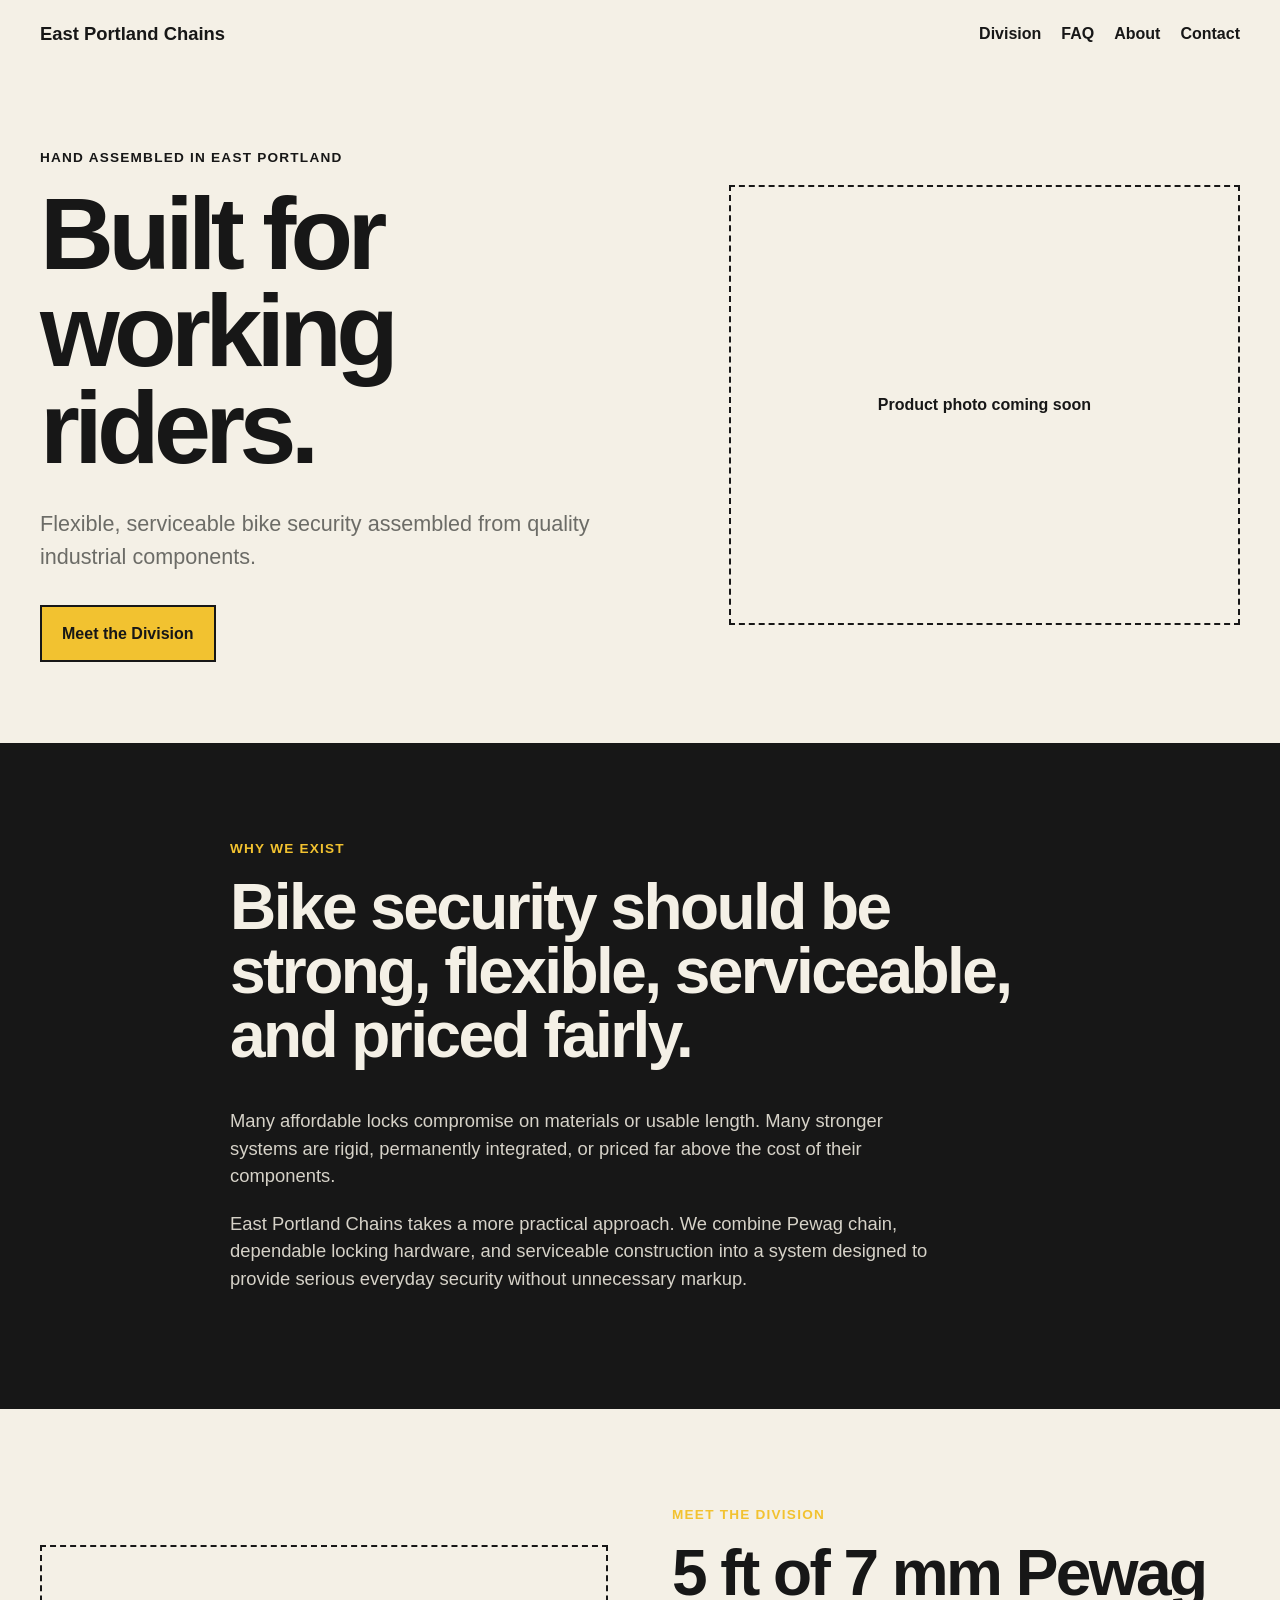
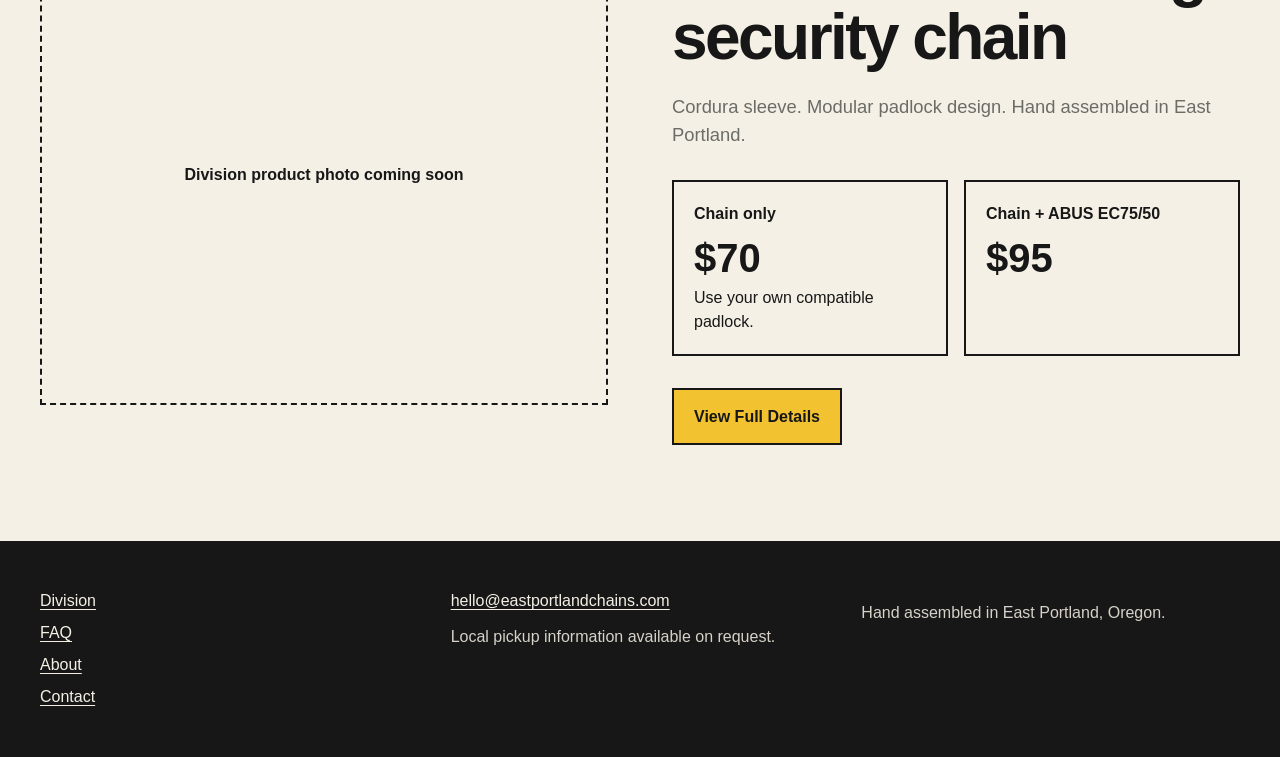
==== index.html @ 3ac1e840 "Build homepage structure and styling" ====
<!DOCTYPE html>
<html lang="en">
<head>
  <meta charset="UTF-8">
  <meta name="viewport" content="width=device-width, initial-scale=1.0">

  <title>East Portland Chains</title>

  <link rel="stylesheet" href="assets/css/styles.css">
</head>

<body>
  <header class="site-header">
    <a class="site-logo" href="index.html">
      East Portland Chains
    </a>

    <nav class="site-nav" aria-label="Primary navigation">
      <a href="division.html">Division</a>
      <a href="faq.html">FAQ</a>
      <a href="about.html">About</a>
      <a href="contact.html">Contact</a>
    </nav>
  </header>

  <main>
    <section class="hero">
      <div class="hero-copy">
        <p class="eyebrow">Hand assembled in East Portland</p>

        <h1>Built for working riders.</h1>

        <p>
          Flexible, serviceable bike security assembled from quality industrial
          components.
        </p>

        <a class="button" href="#division-preview">Meet the Division</a>
      </div>

      <div class="hero-image" aria-hidden="true">
        Product photo coming soon
      </div>
    </section>
    <section class="why-we-exist">
  <div class="section-inner">
    <p class="section-label">Why We Exist</p>

    <h2>
      Bike security should be strong, flexible, serviceable, and priced fairly.
    </h2>

    <p>
      Many affordable locks compromise on materials or usable length. Many
      stronger systems are rigid, permanently integrated, or priced far above
      the cost of their components.
    </p>

    <p>
      East Portland Chains takes a more practical approach. We combine Pewag
      chain, dependable locking hardware, and serviceable construction into a
      system designed to provide serious everyday security without unnecessary
      markup.
    </p>
  </div>
</section>
<section class="division-preview" id="division-preview">
  <div class="division-preview-inner">
    <div class="division-preview-image" aria-hidden="true">
      Division product photo coming soon
    </div>

    <div class="division-preview-copy">
      <p class="section-label">Meet the Division</p>

      <h2>5 ft of 7 mm Pewag security chain</h2>

      <p>
        Cordura sleeve. Modular padlock design. Hand assembled in East Portland.
      </p>

      <div class="division-pricing">
        <div class="price-option">
          <h3>Chain only</h3>
          <p class="price">$70</p>
          <p>Use your own compatible padlock.</p>
        </div>

        <div class="price-option">
          <h3>Chain + ABUS EC75/50</h3>
          <p class="price">$95</p>
        </div>
      </div>

      <a class="button" href="division.html">View Full Details</a>
    </div>
  </div>
</section>
  </main>
<footer class="site-footer">
  <div class="site-footer-inner">
    <nav aria-label="Footer navigation">
      <a href="division.html">Division</a>
      <a href="faq.html">FAQ</a>
      <a href="about.html">About</a>
      <a href="contact.html">Contact</a>
    </nav>

    <div class="site-footer-contact">
      <a href="mailto:hello@eastportlandchains.com">
        hello@eastportlandchains.com
      </a>

      <p>Local pickup information available on request.</p>
    </div>

    <p class="site-footer-local">
      Hand assembled in East Portland, Oregon.
    </p>
  </div>
</footer>
  <script src="assets/js/main.js"></script>
</body>
</html>
---- assets/css/styles.css ----
:root {
  --black: #171717;
  --off-white: #f4f0e6;
  --yellow: #f2c230;
  --gray: #6c6c67;
  --max-width: 1200px;
}

* {
  box-sizing: border-box;
}

html {
  scroll-behavior: smooth;
}

body {
  margin: 0;
  background: var(--off-white);
  color: var(--black);
  font-family: Arial, Helvetica, sans-serif;
  line-height: 1.5;
}

a {
  color: inherit;
}

.site-header {
  display: flex;
  align-items: center;
  justify-content: space-between;
  gap: 2rem;
  width: min(100% - 2rem, var(--max-width));
  margin: 0 auto;
  padding: 1.25rem 0;
}

.site-logo {
  font-size: 1.15rem;
  font-weight: 700;
  text-decoration: none;
}

.site-nav {
  display: flex;
  flex-wrap: wrap;
  gap: 1.25rem;
}

.site-nav a {
  font-weight: 600;
  text-decoration: none;
}

.site-nav a:hover,
.site-nav a:focus-visible {
  text-decoration: underline;
  text-underline-offset: 0.25rem;
}

.hero {
  display: grid;
  grid-template-columns: minmax(0, 1.1fr) minmax(280px, 0.9fr);
  align-items: center;
  gap: 4rem;
  width: min(100% - 2rem, var(--max-width));
  min-height: 75vh;
  margin: 0 auto;
  padding: 5rem 0;
}

.hero-copy {
  max-width: 650px;
}

.eyebrow {
  margin: 0 0 1rem;
  font-size: 0.85rem;
  font-weight: 700;
  letter-spacing: 0.09em;
  text-transform: uppercase;
}

.hero h1 {
  max-width: 700px;
  margin: 0;
  font-size: clamp(3rem, 8vw, 6.5rem);
  line-height: 0.95;
  letter-spacing: -0.055em;
}

.hero-copy > p:not(.eyebrow) {
  max-width: 580px;
  margin: 2rem 0;
  font-size: clamp(1.1rem, 2vw, 1.35rem);
  color: var(--gray);
}

.button {
  display: inline-block;
  padding: 0.9rem 1.25rem;
  background: var(--yellow);
  color: var(--black);
  border: 2px solid var(--black);
  font-weight: 700;
  text-decoration: none;
}

.button:hover,
.button:focus-visible {
  background: var(--black);
  color: var(--off-white);
}

.hero-image {
  display: grid;
  min-height: 440px;
  place-items: center;
  padding: 2rem;
  border: 2px dashed var(--black);
  font-weight: 700;
  text-align: center;
}

@media (max-width: 750px) {
  .site-header {
    align-items: flex-start;
    flex-direction: column;
  }

  .hero {
    grid-template-columns: 1fr;
    gap: 2.5rem;
    min-height: auto;
    padding: 4rem 0;
  }

  .hero-image {
    min-height: 300px;
  }
}
.why-we-exist {
  background: var(--black);
  color: var(--off-white);
}

.section-inner {
  width: min(100% - 2rem, 820px);
  margin: 0 auto;
  padding: 6rem 0;
}

.section-label {
  margin: 0 0 1rem;
  color: var(--yellow);
  font-size: 0.85rem;
  font-weight: 700;
  letter-spacing: 0.09em;
  text-transform: uppercase;
}

.why-we-exist h2 {
  margin: 0 0 2.5rem;
  font-size: clamp(2.25rem, 5vw, 4.5rem);
  line-height: 1;
  letter-spacing: -0.04em;
}

.why-we-exist p:not(.section-label) {
  max-width: 720px;
  margin: 0 0 1.25rem;
  font-size: 1.15rem;
  color: #d6d2c8;
}
.division-preview {
  background: var(--off-white);
  color: var(--black);
}

.division-preview-inner {
  display: grid;
  grid-template-columns: minmax(0, 1fr) minmax(0, 1fr);
  gap: 4rem;
  align-items: center;
  width: min(100% - 2rem, var(--max-width));
  margin: 0 auto;
  padding: 6rem 0;
}

.division-preview-image {
  display: grid;
  min-height: 460px;
  place-items: center;
  padding: 2rem;
  border: 2px dashed var(--black);
  font-weight: 700;
  text-align: center;
}

.division-preview-copy h2 {
  margin: 0 0 1.5rem;
  font-size: clamp(2.5rem, 5vw, 4.75rem);
  line-height: 1;
  letter-spacing: -0.04em;
}

.division-preview-copy > p:not(.section-label) {
  margin: 0 0 2rem;
  font-size: 1.15rem;
  color: var(--gray);
}

.division-pricing {
  display: grid;
  grid-template-columns: repeat(2, minmax(0, 1fr));
  gap: 1rem;
  margin: 0 0 2rem;
}

.price-option {
  padding: 1.25rem;
  border: 2px solid var(--black);
}

.price-option h3 {
  margin: 0 0 0.75rem;
  font-size: 1rem;
}

.price-option p {
  margin: 0;
}

.price-option .price {
  margin: 0 0 0.5rem;
  font-size: 2.5rem;
  font-weight: 700;
  line-height: 1;
}

@media (max-width: 750px) {
  .division-preview-inner {
    grid-template-columns: 1fr;
    gap: 2.5rem;
    padding: 4rem 0;
  }

  .division-preview-image {
    min-height: 300px;
  }

  .division-pricing {
    grid-template-columns: 1fr;
  }
}
.site-footer {
  background: var(--black);
  color: var(--off-white);
}

.site-footer-inner {
  display: grid;
  grid-template-columns: repeat(3, minmax(0, 1fr));
  gap: 2rem;
  width: min(100% - 2rem, var(--max-width));
  margin: 0 auto;
  padding: 3rem 0;
}

.site-footer nav {
  display: flex;
  flex-direction: column;
  align-items: flex-start;
  gap: 0.5rem;
}

.site-footer a {
  color: inherit;
  text-underline-offset: 0.2rem;
}

.site-footer-contact p,
.site-footer-local {
  margin: 0.75rem 0 0;
  color: #d6d2c8;
}

@media (max-width: 750px) {
  .site-footer-inner {
    grid-template-columns: 1fr;
  }
}
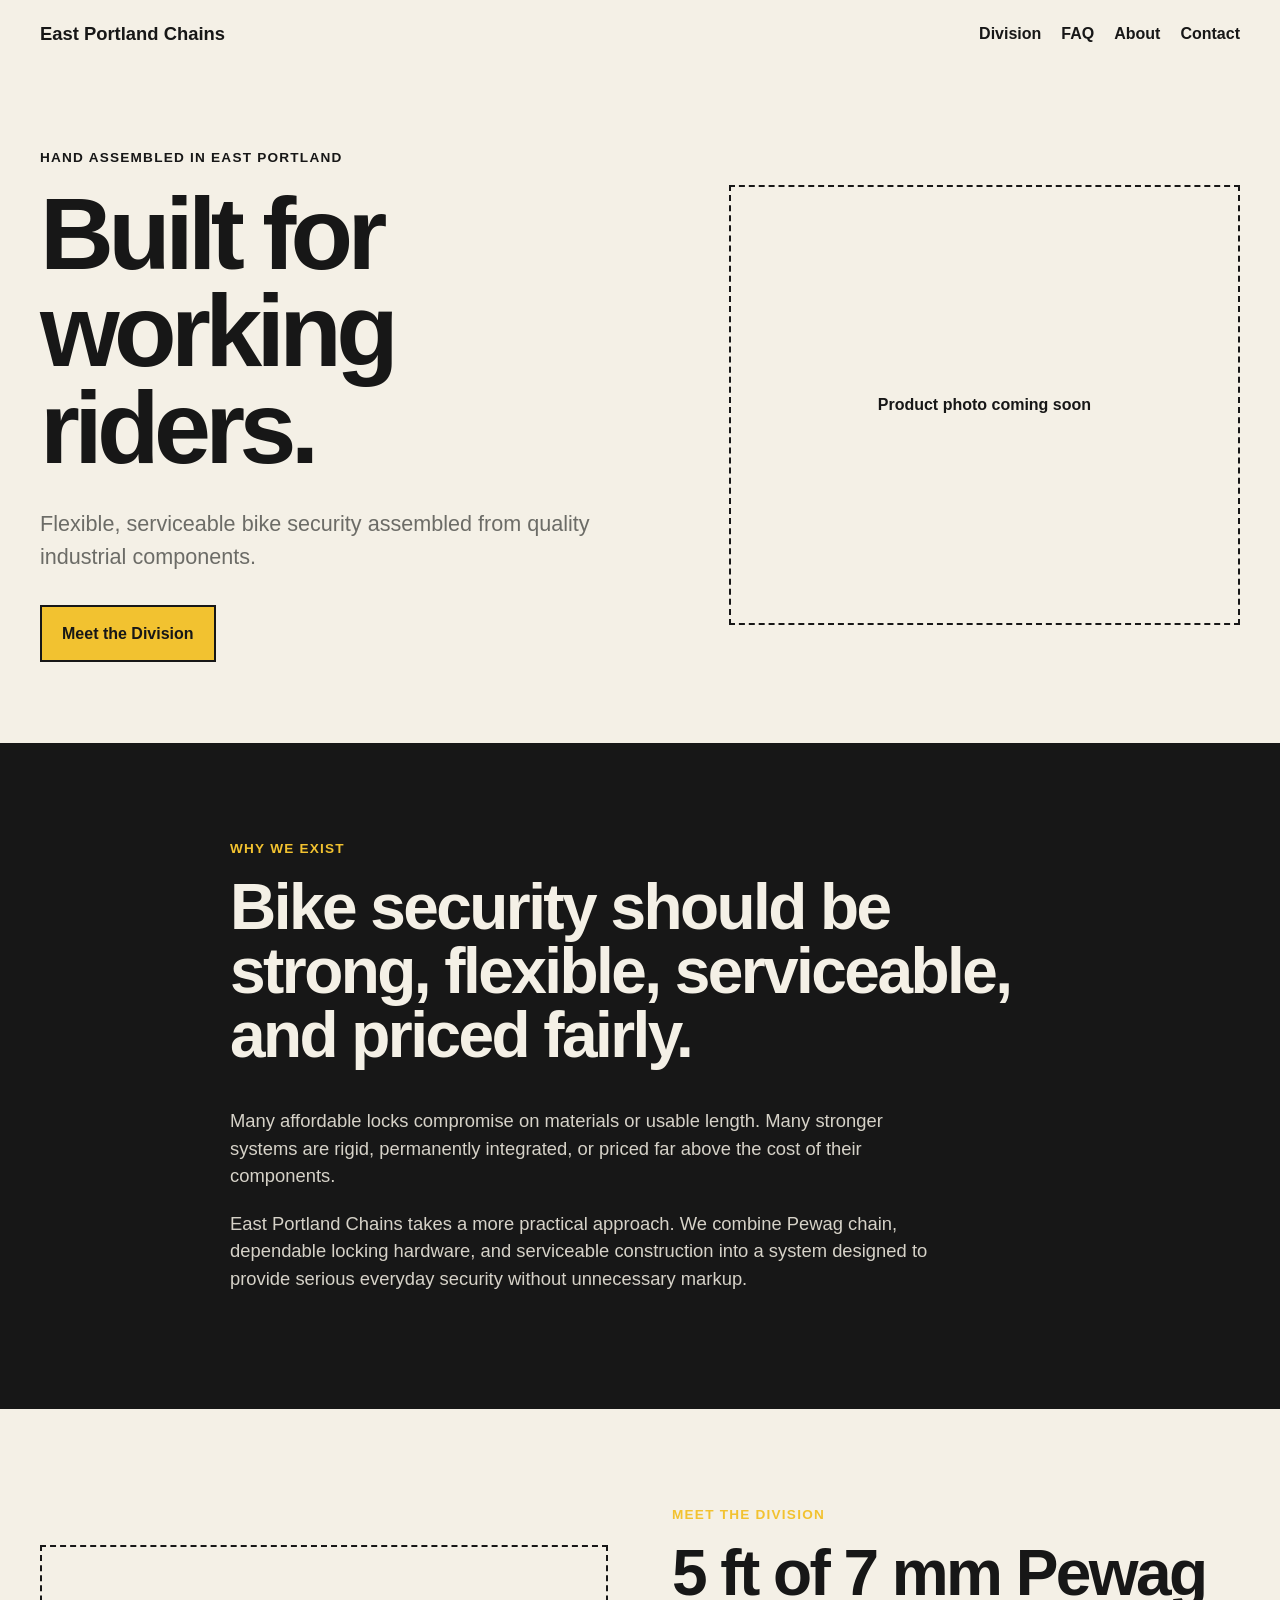
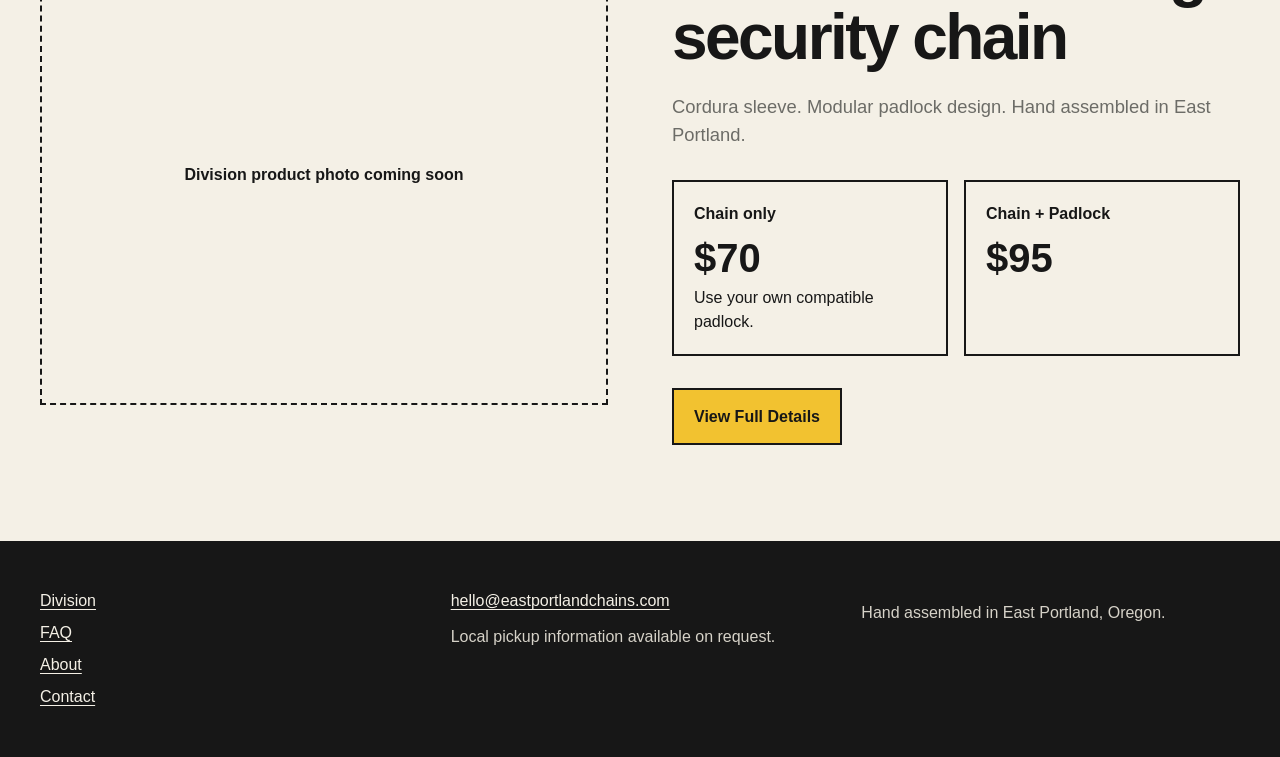
==== commit a25e450c: "Use generic padlock wording" ====
--- a/index.html
+++ b/index.html
@@ -87,7 +87,7 @@
         </div>
 
         <div class="price-option">
-          <h3>Chain + ABUS EC75/50</h3>
+          <h3>Chain + Padlock</h3>
           <p class="price">$95</p>
         </div>
       </div>
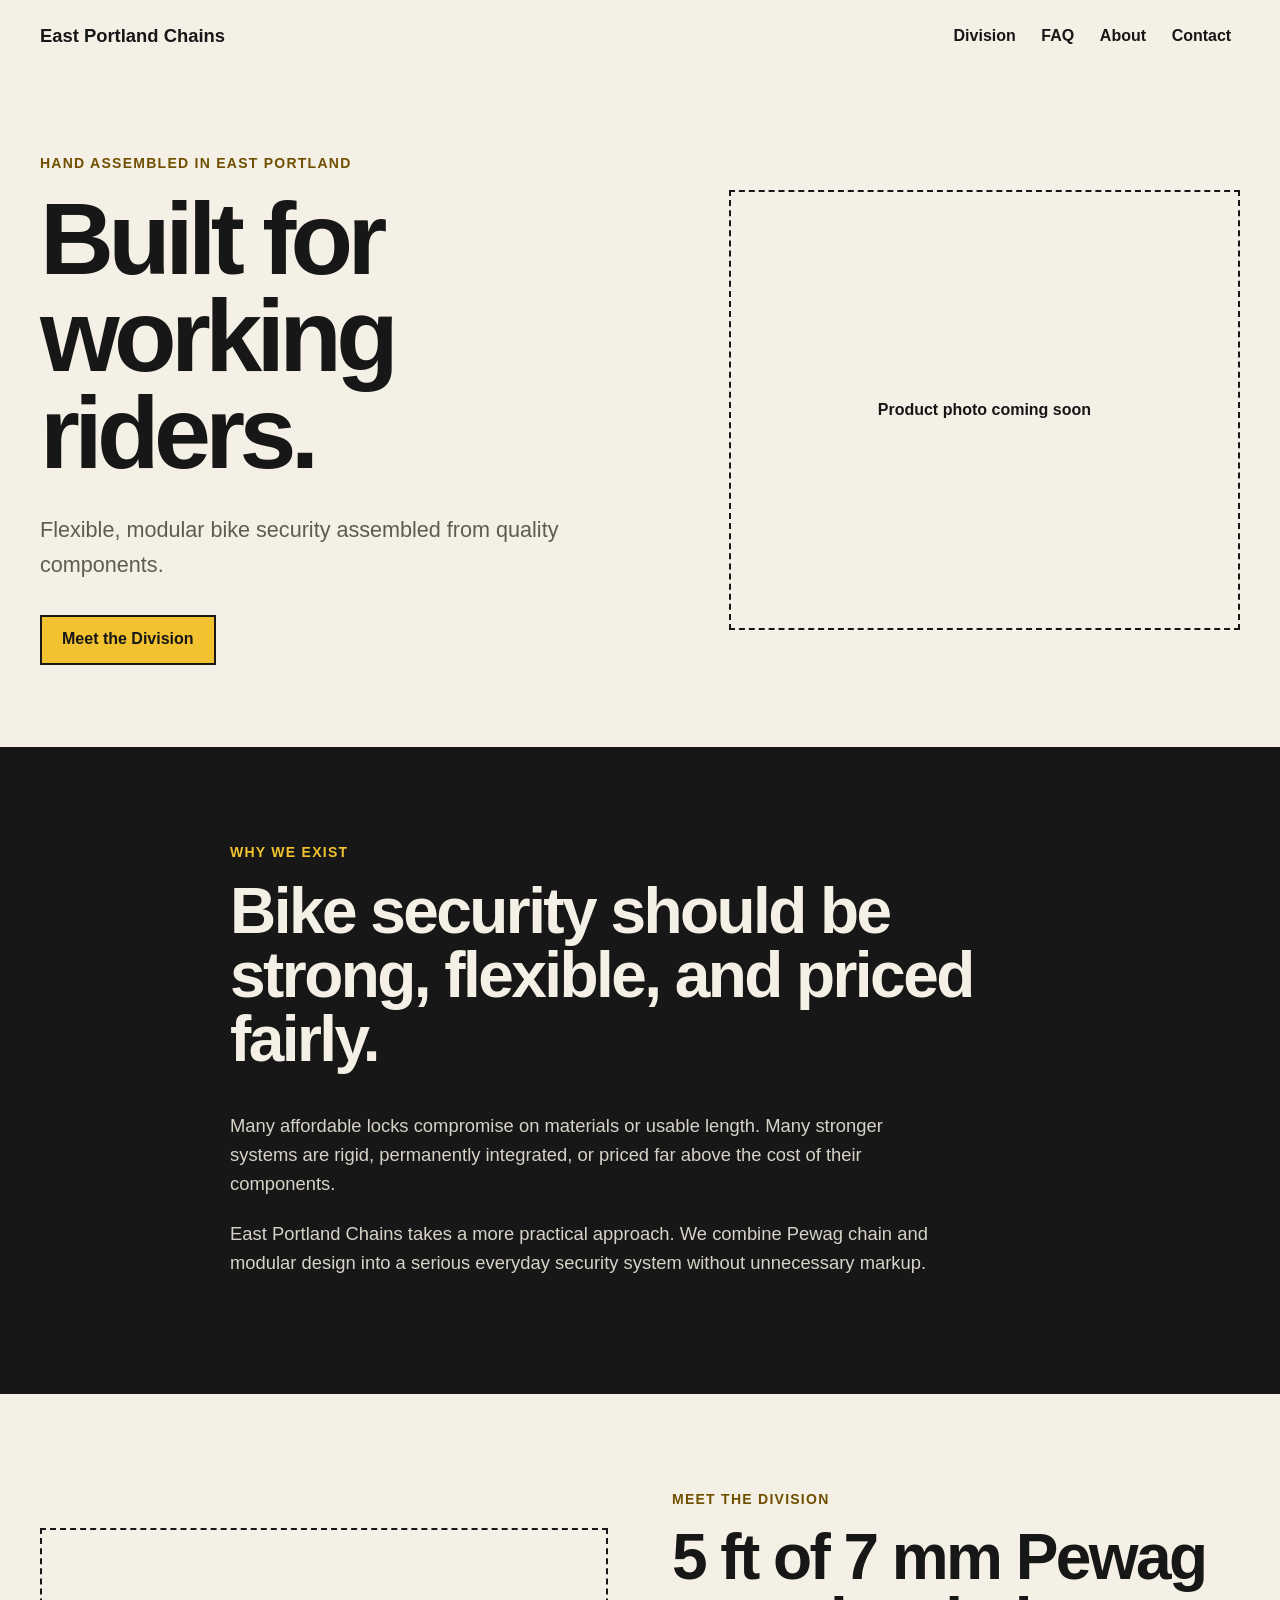
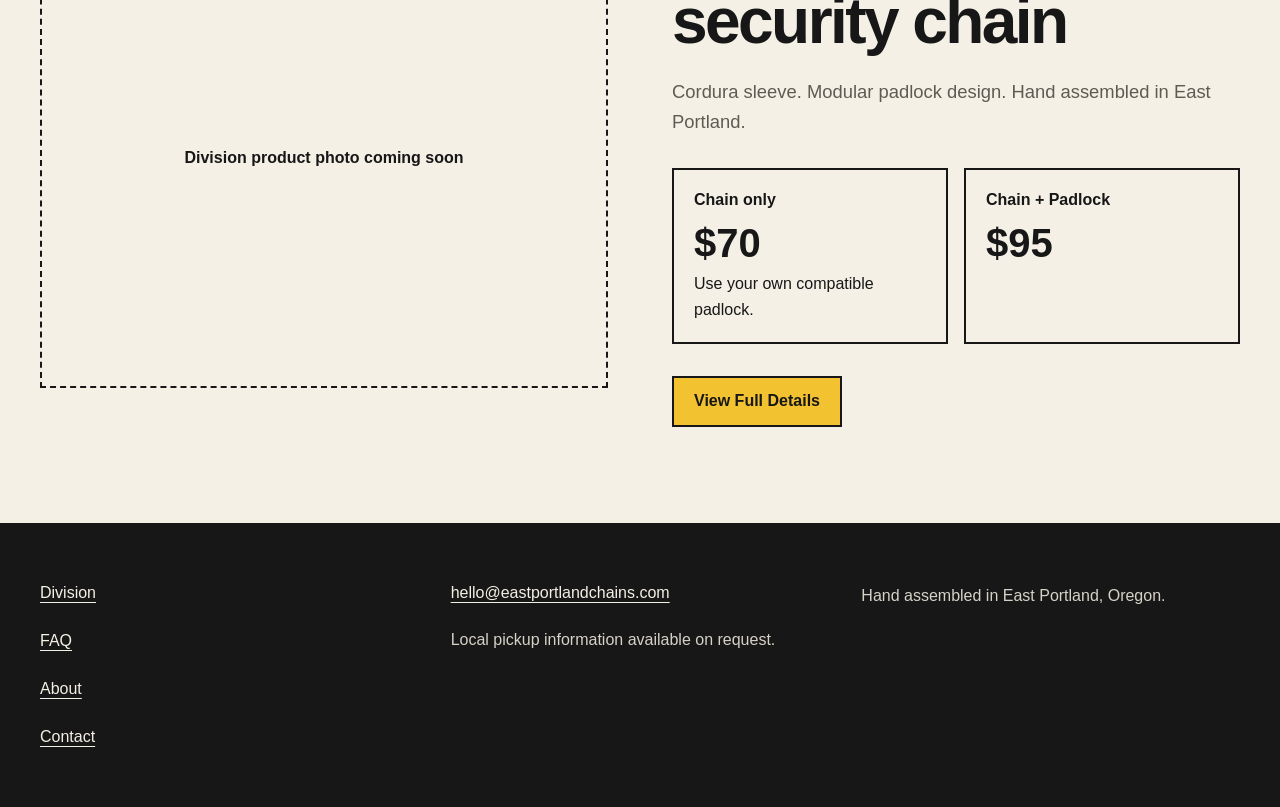
==== commit 6edf97b8: "Add product, order, waitlist, confirmation, and accessbility updates" ====
--- a/index.html
+++ b/index.html
@@ -4,14 +4,27 @@
   <meta charset="UTF-8">
   <meta name="viewport" content="width=device-width, initial-scale=1.0">
 
-  <title>East Portland Chains</title>
+  <title>East Portland Chains | Modular Bike Security</title>
+
+  <meta
+    name="description"
+    content="Flexible, modular bike security hand assembled in East Portland from quality components."
+  >
 
   <link rel="stylesheet" href="assets/css/styles.css">
 </head>
 
 <body>
+  <a class="skip-link" href="#main-content">
+    Skip to main content
+  </a>
+
   <header class="site-header">
-    <a class="site-logo" href="index.html">
+    <a
+      class="site-logo"
+      href="index.html"
+      aria-current="page"
+    >
       East Portland Chains
     </a>
 
@@ -23,102 +36,123 @@
     </nav>
   </header>
 
-  <main>
-    <section class="hero">
+  <main id="main-content">
+    <section class="hero" aria-labelledby="homepage-heading">
       <div class="hero-copy">
         <p class="eyebrow">Hand assembled in East Portland</p>
 
-        <h1>Built for working riders.</h1>
+        <h1 id="homepage-heading">
+          Built for working riders.
+        </h1>
 
         <p>
-          Flexible, serviceable bike security assembled from quality industrial
-          components.
+          Flexible, modular bike security assembled from quality components.
         </p>
 
-        <a class="button" href="#division-preview">Meet the Division</a>
+        <a class="button" href="#division-preview">
+          Meet the Division
+        </a>
       </div>
 
       <div class="hero-image" aria-hidden="true">
         Product photo coming soon
       </div>
     </section>
-    <section class="why-we-exist">
-  <div class="section-inner">
-    <p class="section-label">Why We Exist</p>
 
-    <h2>
-      Bike security should be strong, flexible, serviceable, and priced fairly.
-    </h2>
+    <section
+      class="why-we-exist"
+      aria-labelledby="why-we-exist-heading"
+    >
+      <div class="section-inner">
+        <p class="section-label">Why We Exist</p>
 
-    <p>
-      Many affordable locks compromise on materials or usable length. Many
-      stronger systems are rigid, permanently integrated, or priced far above
-      the cost of their components.
-    </p>
+        <h2 id="why-we-exist-heading">
+          Bike security should be strong, flexible, and priced fairly.
+        </h2>
 
-    <p>
-      East Portland Chains takes a more practical approach. We combine Pewag
-      chain, dependable locking hardware, and serviceable construction into a
-      system designed to provide serious everyday security without unnecessary
-      markup.
-    </p>
-  </div>
-</section>
-<section class="division-preview" id="division-preview">
-  <div class="division-preview-inner">
-    <div class="division-preview-image" aria-hidden="true">
-      Division product photo coming soon
-    </div>
+        <p>
+          Many affordable locks compromise on materials or usable length.
+          Many stronger systems are rigid, permanently integrated, or priced
+          far above the cost of their components.
+        </p>
 
-    <div class="division-preview-copy">
-      <p class="section-label">Meet the Division</p>
+        <p>
+          East Portland Chains takes a more practical approach. We combine
+          Pewag chain and modular design into a serious everyday security
+          system without unnecessary markup.
+        </p>
+      </div>
+    </section>
 
-      <h2>5 ft of 7 mm Pewag security chain</h2>
-
-      <p>
-        Cordura sleeve. Modular padlock design. Hand assembled in East Portland.
-      </p>
-
-      <div class="division-pricing">
-        <div class="price-option">
-          <h3>Chain only</h3>
-          <p class="price">$70</p>
-          <p>Use your own compatible padlock.</p>
+    <section
+      class="division-preview"
+      id="division-preview"
+      aria-labelledby="division-preview-heading"
+    >
+      <div class="division-preview-inner">
+        <div class="division-preview-image" aria-hidden="true">
+          Division product photo coming soon
         </div>
 
-        <div class="price-option">
-          <h3>Chain + Padlock</h3>
-          <p class="price">$95</p>
+        <div class="division-preview-copy">
+          <p class="section-label">Meet the Division</p>
+
+          <h2 id="division-preview-heading">
+            5 ft of 7 mm Pewag security chain
+          </h2>
+
+          <p>
+            Cordura sleeve. Modular padlock design. Hand assembled in East
+            Portland.
+          </p>
+
+          <div
+            class="division-pricing"
+            aria-label="The Division configuration prices"
+          >
+            <div class="price-option">
+              <h3>Chain only</h3>
+              <p class="price">$70</p>
+              <p>Use your own compatible padlock.</p>
+            </div>
+
+            <div class="price-option">
+              <h3>Chain + Padlock</h3>
+              <p class="price">$95</p>
+            </div>
+          </div>
+
+          <a class="button" href="division.html">
+            View Full Details
+          </a>
         </div>
       </div>
+    </section>
+  </main>
 
-      <a class="button" href="division.html">View Full Details</a>
+  <footer class="site-footer">
+    <div class="site-footer-inner">
+      <nav aria-label="Footer navigation">
+        <a href="division.html">Division</a>
+        <a href="faq.html">FAQ</a>
+        <a href="about.html">About</a>
+        <a href="contact.html">Contact</a>
+      </nav>
+
+      <div class="site-footer-contact">
+        <a href="mailto:hello@eastportlandchains.com">
+          hello@eastportlandchains.com
+        </a>
+
+        <p>Local pickup information available on request.</p>
+      </div>
+
+      <p class="site-footer-local">
+        Hand assembled in East Portland, Oregon.
+      </p>
     </div>
-  </div>
-</section>
-  </main>
-<footer class="site-footer">
-  <div class="site-footer-inner">
-    <nav aria-label="Footer navigation">
-      <a href="division.html">Division</a>
-      <a href="faq.html">FAQ</a>
-      <a href="about.html">About</a>
-      <a href="contact.html">Contact</a>
-    </nav>
+  </footer>
 
-    <div class="site-footer-contact">
-      <a href="mailto:hello@eastportlandchains.com">
-        hello@eastportlandchains.com
-      </a>
-
-      <p>Local pickup information available on request.</p>
-    </div>
-
-    <p class="site-footer-local">
-      Hand assembled in East Portland, Oregon.
-    </p>
-  </div>
-</footer>
   <script src="assets/js/main.js"></script>
 </body>
 </html>
--- a/assets/css/styles.css
+++ b/assets/css/styles.css
@@ -1,54 +1,235 @@
 :root {
   --black: #171717;
   --off-white: #f4f0e6;
+  --white: #fffdf7;
+
+  /*
+    Bright yellow is reserved for dark backgrounds, buttons,
+    and larger decorative elements.
+  */
   --yellow: #f2c230;
-  --gray: #6c6c67;
+
+  /*
+    Dark gold provides readable accent text on light backgrounds.
+  */
+  --gold-dark: #705000;
+
+  --gray: #5f5b52;
+  --gray-light: #d6d2c8;
+  --surface-muted: #e8e3d8;
+  --dark-border: #77776f;
+
+  --error: #9b1c1c;
+  --success: #245c2a;
+
   --max-width: 1200px;
-}
-
-* {
+  --content-width: 900px;
+  --reading-width: 760px;
+
+  --focus-outline: #f2c230;
+  --focus-shadow: #171717;
+}
+
+*,
+*::before,
+*::after {
   box-sizing: border-box;
 }
 
 html {
   scroll-behavior: smooth;
+  background: var(--off-white);
 }
 
 body {
+  min-width: 320px;
   margin: 0;
   background: var(--off-white);
   color: var(--black);
   font-family: Arial, Helvetica, sans-serif;
-  line-height: 1.5;
+  font-size: 1rem;
+  line-height: 1.6;
+  text-rendering: optimizeLegibility;
+}
+
+img,
+picture,
+svg,
+video {
+  display: block;
+  max-width: 100%;
+}
+
+button,
+input,
+select,
+textarea {
+  font: inherit;
+}
+
+button,
+select,
+input[type="checkbox"],
+input[type="radio"] {
+  cursor: pointer;
 }
 
 a {
   color: inherit;
-}
+  text-decoration-thickness: 0.1em;
+  text-underline-offset: 0.2em;
+}
+
+p,
+h1,
+h2,
+h3,
+dl,
+dd,
+fieldset {
+  overflow-wrap: break-word;
+}
+
+[hidden] {
+  display: none !important;
+}
+
+/* Keyboard focus */
+
+:focus {
+  outline: none;
+}
+
+:focus-visible {
+  outline: 3px solid var(--focus-outline);
+  outline-offset: 3px;
+  box-shadow: 0 0 0 6px var(--focus-shadow);
+}
+
+input:focus-visible,
+select:focus-visible,
+textarea:focus-visible {
+  outline: 3px solid var(--yellow);
+  outline-offset: 2px;
+  box-shadow: 0 0 0 5px var(--black);
+}
+
+/* Skip navigation */
+
+.skip-link {
+  position: fixed;
+  top: 0.75rem;
+  left: 0.75rem;
+  z-index: 1000;
+  padding: 0.75rem 1rem;
+  background: var(--yellow);
+  color: var(--black);
+  border: 2px solid var(--black);
+  font-weight: 700;
+  text-decoration: none;
+  transform: translateY(-200%);
+}
+
+.skip-link:focus {
+  transform: translateY(0);
+}
+
+/* Shared labels and controls */
+
+.eyebrow,
+.section-label {
+  margin: 0 0 1rem;
+  color: var(--gold-dark);
+  font-size: 0.875rem;
+  font-weight: 700;
+  letter-spacing: 0.09em;
+  line-height: 1.4;
+  text-transform: uppercase;
+}
+
+.button {
+  display: inline-flex;
+  min-height: 48px;
+  align-items: center;
+  justify-content: center;
+  padding: 0.8rem 1.25rem;
+  background: var(--yellow);
+  color: var(--black);
+  border: 2px solid var(--black);
+  border-radius: 0;
+  font-weight: 700;
+  line-height: 1.3;
+  text-align: center;
+  text-decoration: none;
+}
+
+.button:hover {
+  background: var(--black);
+  color: var(--off-white);
+}
+
+.button:active {
+  transform: translateY(1px);
+}
+
+.button:disabled,
+.button[aria-disabled="true"] {
+  cursor: not-allowed;
+  opacity: 0.6;
+}
+
+.text-link {
+  display: inline-block;
+  min-height: 44px;
+  padding: 0.55rem 0;
+  font-weight: 700;
+  text-decoration: underline;
+  text-decoration-thickness: 0.12em;
+  text-underline-offset: 0.25em;
+}
+
+.text-link:hover {
+  text-decoration-thickness: 0.18em;
+}
+
+/* Header */
 
 .site-header {
   display: flex;
+  width: min(100% - 2rem, var(--max-width));
+  min-height: 72px;
   align-items: center;
   justify-content: space-between;
   gap: 2rem;
-  width: min(100% - 2rem, var(--max-width));
   margin: 0 auto;
-  padding: 1.25rem 0;
+  padding: 0.75rem 0;
 }
 
 .site-logo {
+  display: inline-flex;
+  min-height: 44px;
+  align-items: center;
   font-size: 1.15rem;
   font-weight: 700;
   text-decoration: none;
+}
+
+.site-logo:hover {
+  text-decoration: underline;
+  text-underline-offset: 0.25rem;
 }
 
 .site-nav {
   display: flex;
   flex-wrap: wrap;
-  gap: 1.25rem;
+  gap: 0.25rem 0.5rem;
 }
 
 .site-nav a {
+  display: inline-flex;
+  min-height: 44px;
+  align-items: center;
+  padding: 0.45rem 0.55rem;
   font-weight: 600;
   text-decoration: none;
 }
@@ -59,27 +240,27 @@
   text-underline-offset: 0.25rem;
 }
 
+.site-nav a[aria-current="page"] {
+  text-decoration: underline;
+  text-decoration-thickness: 0.14em;
+  text-underline-offset: 0.3em;
+}
+
+/* Homepage hero */
+
 .hero {
   display: grid;
   grid-template-columns: minmax(0, 1.1fr) minmax(280px, 0.9fr);
+  width: min(100% - 2rem, var(--max-width));
+  min-height: 75vh;
   align-items: center;
   gap: 4rem;
-  width: min(100% - 2rem, var(--max-width));
-  min-height: 75vh;
   margin: 0 auto;
   padding: 5rem 0;
 }
 
 .hero-copy {
   max-width: 650px;
-}
-
-.eyebrow {
-  margin: 0 0 1rem;
-  font-size: 0.85rem;
-  font-weight: 700;
-  letter-spacing: 0.09em;
-  text-transform: uppercase;
 }
 
 .hero h1 {
@@ -93,24 +274,8 @@
 .hero-copy > p:not(.eyebrow) {
   max-width: 580px;
   margin: 2rem 0;
+  color: var(--gray);
   font-size: clamp(1.1rem, 2vw, 1.35rem);
-  color: var(--gray);
-}
-
-.button {
-  display: inline-block;
-  padding: 0.9rem 1.25rem;
-  background: var(--yellow);
-  color: var(--black);
-  border: 2px solid var(--black);
-  font-weight: 700;
-  text-decoration: none;
-}
-
-.button:hover,
-.button:focus-visible {
-  background: var(--black);
-  color: var(--off-white);
 }
 
 .hero-image {
@@ -123,23 +288,8 @@
   text-align: center;
 }
 
-@media (max-width: 750px) {
-  .site-header {
-    align-items: flex-start;
-    flex-direction: column;
-  }
-
-  .hero {
-    grid-template-columns: 1fr;
-    gap: 2.5rem;
-    min-height: auto;
-    padding: 4rem 0;
-  }
-
-  .hero-image {
-    min-height: 300px;
-  }
-}
+/* Why we exist */
+
 .why-we-exist {
   background: var(--black);
   color: var(--off-white);
@@ -151,13 +301,8 @@
   padding: 6rem 0;
 }
 
-.section-label {
-  margin: 0 0 1rem;
+.why-we-exist .section-label {
   color: var(--yellow);
-  font-size: 0.85rem;
-  font-weight: 700;
-  letter-spacing: 0.09em;
-  text-transform: uppercase;
 }
 
 .why-we-exist h2 {
@@ -170,9 +315,12 @@
 .why-we-exist p:not(.section-label) {
   max-width: 720px;
   margin: 0 0 1.25rem;
+  color: var(--gray-light);
   font-size: 1.15rem;
-  color: #d6d2c8;
-}
+}
+
+/* Homepage Division preview */
+
 .division-preview {
   background: var(--off-white);
   color: var(--black);
@@ -181,9 +329,9 @@
 .division-preview-inner {
   display: grid;
   grid-template-columns: minmax(0, 1fr) minmax(0, 1fr);
+  width: min(100% - 2rem, var(--max-width));
+  align-items: center;
   gap: 4rem;
-  align-items: center;
-  width: min(100% - 2rem, var(--max-width));
   margin: 0 auto;
   padding: 6rem 0;
 }
@@ -207,8 +355,8 @@
 
 .division-preview-copy > p:not(.section-label) {
   margin: 0 0 2rem;
+  color: var(--gray);
   font-size: 1.15rem;
-  color: var(--gray);
 }
 
 .division-pricing {
@@ -220,16 +368,23 @@
 
 .price-option {
   padding: 1.25rem;
+  background: transparent;
   border: 2px solid var(--black);
 }
 
+.price-option h2,
 .price-option h3 {
   margin: 0 0 0.75rem;
   font-size: 1rem;
+  line-height: 1.3;
 }
 
 .price-option p {
   margin: 0;
+}
+
+.price-option p + p {
+  margin-top: 0.5rem;
 }
 
 .price-option .price {
@@ -239,7 +394,507 @@
   line-height: 1;
 }
 
+/* Footer */
+
+.site-footer {
+  background: var(--black);
+  color: var(--off-white);
+}
+
+.site-footer-inner {
+  display: grid;
+  grid-template-columns: repeat(3, minmax(0, 1fr));
+  width: min(100% - 2rem, var(--max-width));
+  gap: 2rem;
+  margin: 0 auto;
+  padding: 3rem 0;
+}
+
+.site-footer nav {
+  display: flex;
+  flex-direction: column;
+  align-items: flex-start;
+  gap: 0.25rem;
+}
+
+.site-footer a {
+  display: inline-flex;
+  min-height: 44px;
+  align-items: center;
+  color: inherit;
+  text-decoration: underline;
+  text-underline-offset: 0.22rem;
+}
+
+.site-footer a:hover {
+  text-decoration-thickness: 0.14em;
+}
+
+.site-footer-contact p,
+.site-footer-local {
+  margin: 0.75rem 0 0;
+  color: var(--gray-light);
+}
+
+/* Product page */
+
+.product-hero {
+  display: grid;
+  grid-template-columns: minmax(0, 1fr) minmax(0, 1fr);
+  width: min(100% - 2rem, var(--max-width));
+  align-items: center;
+  gap: 4rem;
+  margin: 0 auto;
+  padding: 5rem 0 6rem;
+}
+
+.product-hero-image {
+  display: grid;
+  min-height: 520px;
+  place-items: center;
+  padding: 2rem;
+  border: 2px dashed var(--black);
+  font-weight: 700;
+  text-align: center;
+}
+
+.product-hero-copy h1 {
+  margin: 0 0 1.5rem;
+  font-size: clamp(3rem, 6vw, 5.5rem);
+  line-height: 0.95;
+  letter-spacing: -0.05em;
+}
+
+.product-intro {
+  margin: 0 0 1.5rem;
+  color: var(--gray);
+  font-size: 1.2rem;
+}
+
+.stock-status {
+  display: inline-block;
+  margin: 0 0 2rem;
+  padding: 0.45rem 0.75rem;
+  background: var(--white);
+  color: var(--black);
+  border: 2px solid var(--black);
+  font-size: 0.875rem;
+  font-weight: 700;
+  letter-spacing: 0.07em;
+  line-height: 1.4;
+  text-transform: uppercase;
+}
+
+.product-pricing {
+  display: grid;
+  grid-template-columns: repeat(2, minmax(0, 1fr));
+  gap: 1rem;
+  margin: 0 0 2rem;
+}
+
+.product-pricing .price-option h2 {
+  margin: 0 0 0.75rem;
+  font-size: 1rem;
+  line-height: 1.3;
+  letter-spacing: 0;
+}
+
+.product-section-inner {
+  width: min(100% - 2rem, var(--content-width));
+  margin: 0 auto;
+  padding: 6rem 0;
+}
+
+.product-section-inner > h2 {
+  margin: 0 0 2rem;
+  font-size: clamp(2.25rem, 5vw, 4.25rem);
+  line-height: 1;
+  letter-spacing: -0.04em;
+}
+
+.product-section-inner > p:not(.section-label) {
+  max-width: var(--reading-width);
+  margin: 0 0 1.25rem;
+  color: var(--gray);
+  font-size: 1.15rem;
+}
+
+.product-specifications {
+  background: var(--black);
+  color: var(--off-white);
+}
+
+.product-specifications .section-label {
+  color: var(--yellow);
+}
+
+.product-specifications .product-section-inner > h2 {
+  max-width: var(--reading-width);
+}
+
+.specification-grid {
+  display: grid;
+  grid-template-columns: repeat(2, minmax(0, 1fr));
+  gap: 0;
+  margin: 3rem 0 0;
+  border-top: 1px solid var(--dark-border);
+  border-left: 1px solid var(--dark-border);
+}
+
+.specification-grid div {
+  padding: 1.5rem;
+  border-right: 1px solid var(--dark-border);
+  border-bottom: 1px solid var(--dark-border);
+}
+
+.specification-grid dt {
+  margin: 0 0 0.5rem;
+  color: var(--yellow);
+  font-size: 0.875rem;
+  font-weight: 700;
+  letter-spacing: 0.08em;
+  line-height: 1.4;
+  text-transform: uppercase;
+}
+
+.specification-grid dd {
+  margin: 0;
+  color: var(--off-white);
+  font-size: 1.1rem;
+}
+
+.product-information {
+  background: var(--off-white);
+}
+
+.product-information-dark {
+  background: var(--black);
+  color: var(--off-white);
+}
+
+.product-information-dark .section-label {
+  color: var(--yellow);
+}
+
+.product-information-dark
+  .product-section-inner
+  > p:not(.section-label) {
+  color: var(--gray-light);
+}
+
+.product-faq-link {
+  background: var(--surface-muted);
+  border-top: 2px solid var(--black);
+  border-bottom: 2px solid var(--black);
+}
+
+.product-faq-link .product-section-inner {
+  padding-top: 4rem;
+  padding-bottom: 4rem;
+}
+
+.product-faq-link .product-section-inner > h2 {
+  max-width: 700px;
+  font-size: clamp(2rem, 4vw, 3.5rem);
+}
+
+.product-order-callout {
+  background: var(--off-white);
+}
+
+.product-order-callout .product-section-inner {
+  padding-top: 5rem;
+  padding-bottom: 5rem;
+}
+
+.product-order-callout .button {
+  margin-top: 1rem;
+}
+
+/* Order and waitlist pages */
+
+.order-page {
+  border-top: 2px solid var(--black);
+}
+
+.order-page-inner {
+  width: min(100% - 2rem, var(--content-width));
+  margin: 0 auto;
+  padding: 5rem 0 6rem;
+}
+
+.order-page h1 {
+  margin: 0 0 1.5rem;
+  font-size: clamp(3rem, 7vw, 5.5rem);
+  line-height: 0.95;
+  letter-spacing: -0.05em;
+}
+
+.order-page-intro {
+  max-width: 720px;
+  margin: 0 0 3rem;
+  color: var(--gray);
+  font-size: 1.2rem;
+}
+
+.order-form {
+  display: grid;
+  gap: 2rem;
+}
+
+.order-form fieldset {
+  min-width: 0;
+  margin: 0;
+  padding: 1.5rem;
+  border: 2px solid var(--black);
+}
+
+.order-form legend {
+  max-width: 100%;
+  padding: 0 0.5rem;
+  font-size: 1.15rem;
+  font-weight: 700;
+  line-height: 1.4;
+}
+
+.order-form label {
+  display: grid;
+  gap: 0.5rem;
+  font-weight: 700;
+}
+
+.order-form input[type="text"],
+.order-form input[type="email"],
+.order-form input[type="tel"],
+.order-form select,
+.order-form textarea {
+  width: 100%;
+  min-height: 48px;
+  padding: 0.75rem 0.85rem;
+  background: var(--white);
+  color: var(--black);
+  border: 2px solid var(--black);
+  border-radius: 0;
+}
+
+.order-form textarea {
+  min-height: 8rem;
+  resize: vertical;
+}
+
+.order-form input::placeholder,
+.order-form textarea::placeholder {
+  color: var(--gray);
+  opacity: 1;
+}
+
+.order-form input[type="checkbox"],
+.order-form input[type="radio"] {
+  width: 1.25rem;
+  height: 1.25rem;
+  flex: 0 0 auto;
+  margin: 0.1rem 0 0;
+  accent-color: var(--black);
+}
+
+.order-form input:disabled,
+.order-form select:disabled,
+.order-form textarea:disabled {
+  cursor: not-allowed;
+  opacity: 0.65;
+}
+
+.order-form input[aria-invalid="true"],
+.order-form select[aria-invalid="true"],
+.order-form textarea[aria-invalid="true"] {
+  border-color: var(--error);
+  box-shadow: inset 0 0 0 1px var(--error);
+}
+
+.form-grid {
+  display: grid;
+  grid-template-columns: repeat(2, minmax(0, 1fr));
+  gap: 1.25rem;
+}
+
+.form-grid-wide {
+  grid-column: 1 / -1;
+}
+
+.form-option {
+  display: grid;
+  grid-template-columns: auto minmax(0, 1fr);
+  min-height: 48px;
+  align-items: start;
+  gap: 0.85rem;
+  padding: 1rem;
+  border: 2px solid var(--black);
+  cursor: pointer;
+}
+
+.form-option + .form-option {
+  margin-top: 0.75rem;
+}
+
+.form-option:hover {
+  background: var(--surface-muted);
+}
+
+.form-option:has(input:checked) {
+  background: var(--yellow);
+}
+
+.form-option:has(input:focus-visible) {
+  outline: 3px solid var(--yellow);
+  outline-offset: 3px;
+  box-shadow: 0 0 0 6px var(--black);
+}
+
+.form-option input:focus-visible {
+  outline: none;
+  box-shadow: none;
+}
+
+.form-option span {
+  display: grid;
+  gap: 0.3rem;
+  min-width: 0;
+}
+
+.form-option small {
+  color: var(--gray);
+  font-size: 0.95rem;
+  font-weight: 400;
+  line-height: 1.5;
+}
+
+.form-option:has(input:checked) small {
+  color: var(--black);
+}
+
+.form-help,
+.form-privacy {
+  max-width: 720px;
+  margin: 1rem 0 0;
+  color: var(--gray);
+  font-size: 0.95rem;
+}
+
+.form-error {
+  margin: 0.5rem 0 0;
+  color: var(--error);
+  font-weight: 700;
+}
+
+.form-status {
+  padding: 1rem;
+  border: 2px solid var(--black);
+  font-weight: 700;
+}
+
+.form-status[data-status="success"] {
+  border-color: var(--success);
+}
+
+.form-status[data-status="error"] {
+  border-color: var(--error);
+}
+
+.form-acknowledgment {
+  margin: 0;
+}
+
+.form-submit {
+  justify-self: start;
+  cursor: pointer;
+}
+
+.waitlist-unavailable {
+  padding: 2rem;
+  border: 2px solid var(--black);
+}
+
+.waitlist-unavailable h2 {
+  margin: 0 0 1rem;
+  font-size: clamp(2rem, 4vw, 3rem);
+  line-height: 1;
+  letter-spacing: -0.03em;
+}
+
+.waitlist-unavailable p {
+  margin: 0 0 1.5rem;
+  color: var(--gray);
+  font-size: 1.1rem;
+}
+
+/* Confirmation page */
+
+.confirmation-page {
+  display: grid;
+  min-height: 65vh;
+  align-items: center;
+  border-top: 2px solid var(--black);
+}
+
+.confirmation-page-inner {
+  width: min(100% - 2rem, var(--reading-width));
+  margin: 0 auto;
+  padding: 6rem 0;
+}
+
+.confirmation-page h1 {
+  margin: 0 0 1.5rem;
+  font-size: clamp(3rem, 7vw, 5.5rem);
+  line-height: 0.95;
+  letter-spacing: -0.05em;
+}
+
+.confirmation-page p {
+  max-width: 680px;
+  margin: 0 0 1.25rem;
+  color: var(--gray);
+  font-size: 1.15rem;
+}
+
+.confirmation-page .button {
+  margin-top: 1rem;
+}
+
+/* Responsive layout */
+
 @media (max-width: 750px) {
+  .site-header {
+    align-items: flex-start;
+    flex-direction: column;
+    gap: 0.5rem;
+    padding: 0.75rem 0 1rem;
+  }
+
+  .site-nav {
+    width: 100%;
+  }
+
+  .site-nav a {
+    flex: 1 1 auto;
+    justify-content: center;
+    border: 1px solid var(--black);
+  }
+
+  .hero {
+    grid-template-columns: 1fr;
+    min-height: auto;
+    gap: 2.5rem;
+    padding: 4rem 0;
+  }
+
+  .hero-image {
+    min-height: 300px;
+  }
+
+  .section-inner {
+    padding: 4rem 0;
+  }
+
   .division-preview-inner {
     grid-template-columns: 1fr;
     gap: 2.5rem;
@@ -253,41 +908,115 @@
   .division-pricing {
     grid-template-columns: 1fr;
   }
-}
-.site-footer {
-  background: var(--black);
-  color: var(--off-white);
-}
-
-.site-footer-inner {
-  display: grid;
-  grid-template-columns: repeat(3, minmax(0, 1fr));
-  gap: 2rem;
-  width: min(100% - 2rem, var(--max-width));
-  margin: 0 auto;
-  padding: 3rem 0;
-}
-
-.site-footer nav {
-  display: flex;
-  flex-direction: column;
-  align-items: flex-start;
-  gap: 0.5rem;
-}
-
-.site-footer a {
-  color: inherit;
-  text-underline-offset: 0.2rem;
-}
-
-.site-footer-contact p,
-.site-footer-local {
-  margin: 0.75rem 0 0;
-  color: #d6d2c8;
-}
-
-@media (max-width: 750px) {
+
   .site-footer-inner {
     grid-template-columns: 1fr;
   }
+
+  .product-hero {
+    grid-template-columns: 1fr;
+    gap: 2.5rem;
+    padding: 3rem 0 4rem;
+  }
+
+  .product-hero-image {
+    min-height: 320px;
+  }
+
+  .product-pricing {
+    grid-template-columns: 1fr;
+  }
+
+  .product-section-inner {
+    padding: 4rem 0;
+  }
+
+  .specification-grid {
+    grid-template-columns: 1fr;
+  }
+
+  .order-page-inner {
+    padding: 3.5rem 0 4rem;
+  }
+
+  .form-grid {
+    grid-template-columns: 1fr;
+  }
+
+  .form-grid-wide {
+    grid-column: auto;
+  }
+
+  .order-form fieldset {
+    padding: 1rem;
+  }
+
+  .form-option {
+    padding: 0.9rem;
+  }
+
+  .form-submit {
+    width: 100%;
+  }
+}
+
+@media (max-width: 420px) {
+  .site-nav a {
+    flex-basis: calc(50% - 0.5rem);
+  }
+
+  .hero h1,
+  .product-hero-copy h1,
+  .order-page h1,
+  .confirmation-page h1 {
+    font-size: clamp(2.6rem, 15vw, 4rem);
+  }
+
+  .price-option {
+    padding: 1rem;
+  }
+
+  .product-section-inner > h2,
+  .why-we-exist h2,
+  .division-preview-copy h2 {
+    font-size: clamp(2rem, 12vw, 3.25rem);
+  }
+}
+
+/* Reduced motion */
+
+@media (prefers-reduced-motion: reduce) {
+  html {
+    scroll-behavior: auto;
+  }
+
+  *,
+  *::before,
+  *::after {
+    scroll-behavior: auto !important;
+    animation-duration: 0.01ms !important;
+    animation-iteration-count: 1 !important;
+    transition-duration: 0.01ms !important;
+  }
+
+  .button:active {
+    transform: none;
+  }
+}
+
+/* Windows High Contrast and forced-color modes */
+
+@media (forced-colors: active) {
+  .button,
+  .form-option,
+  .price-option,
+  .stock-status,
+  .order-form fieldset,
+  .waitlist-unavailable {
+    forced-color-adjust: auto;
+  }
+
+  .form-option:has(input:checked) {
+    outline: 3px solid Highlight;
+  }
 }
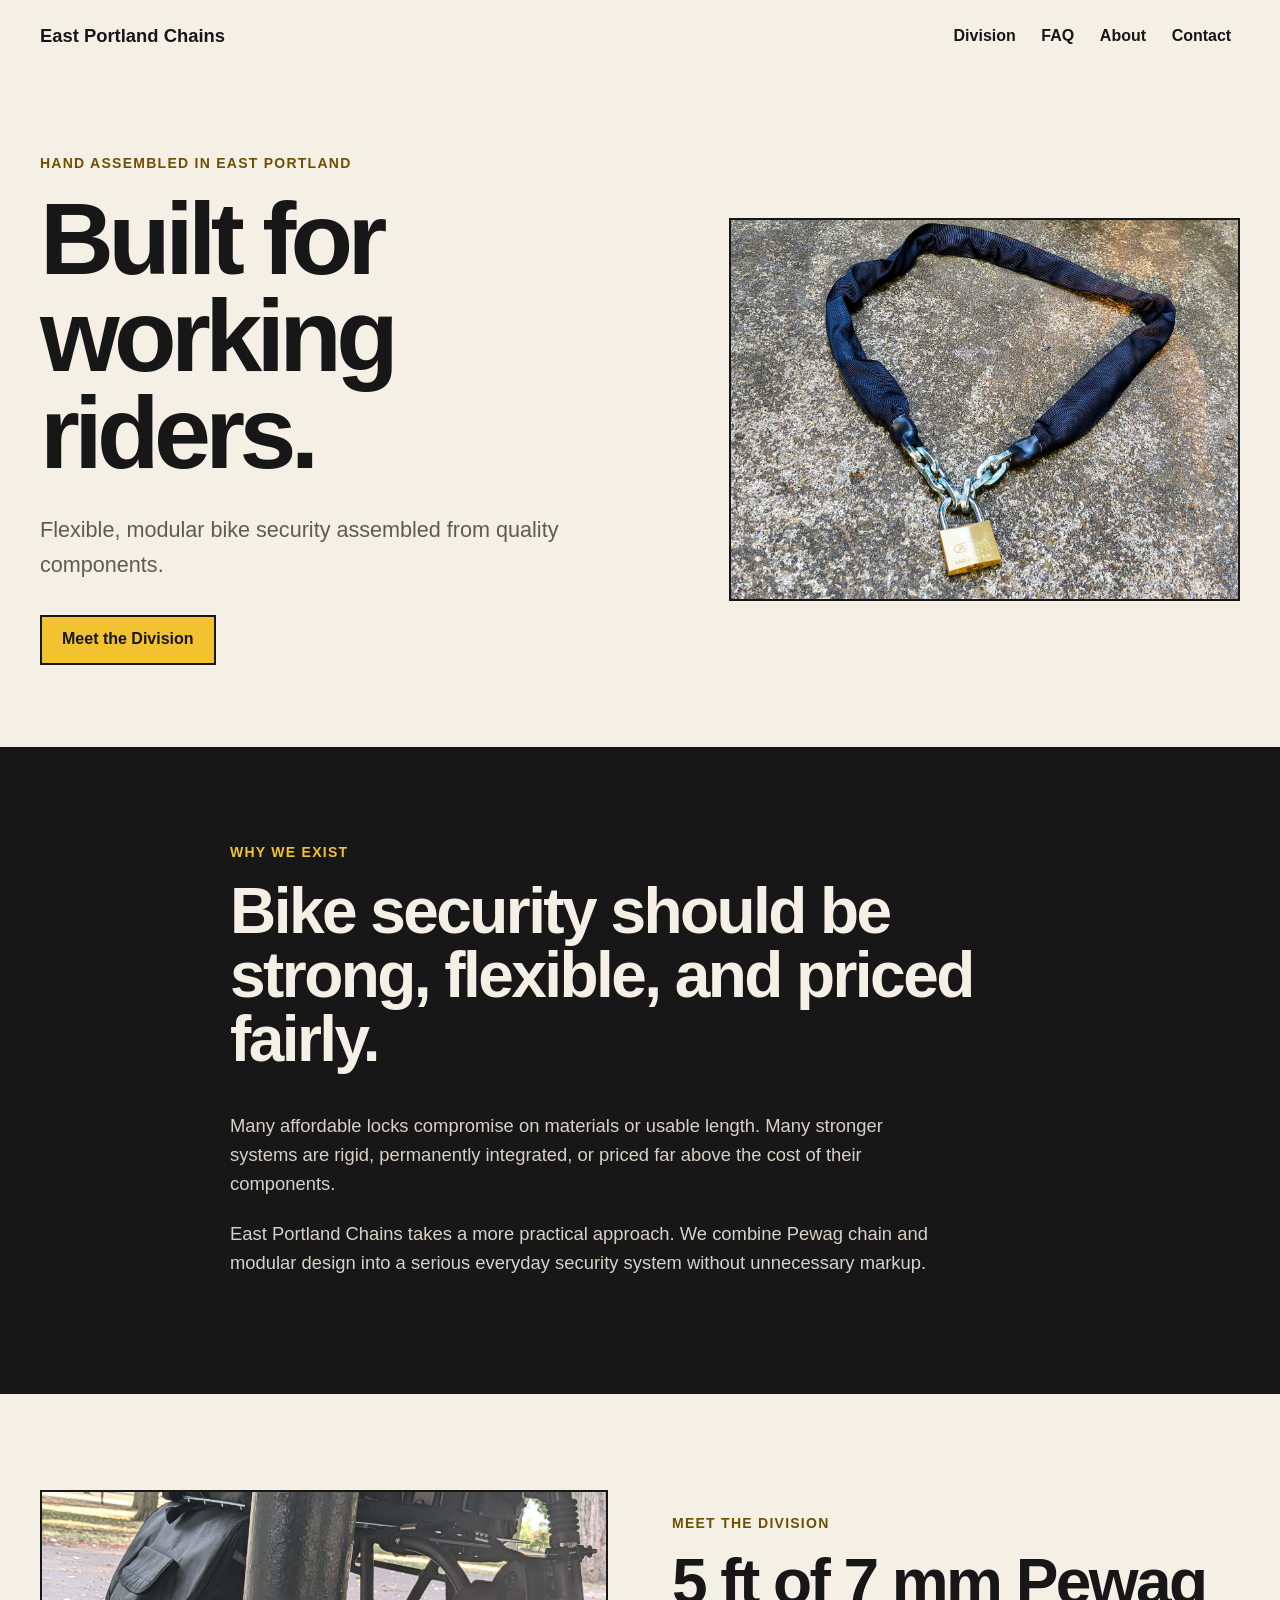
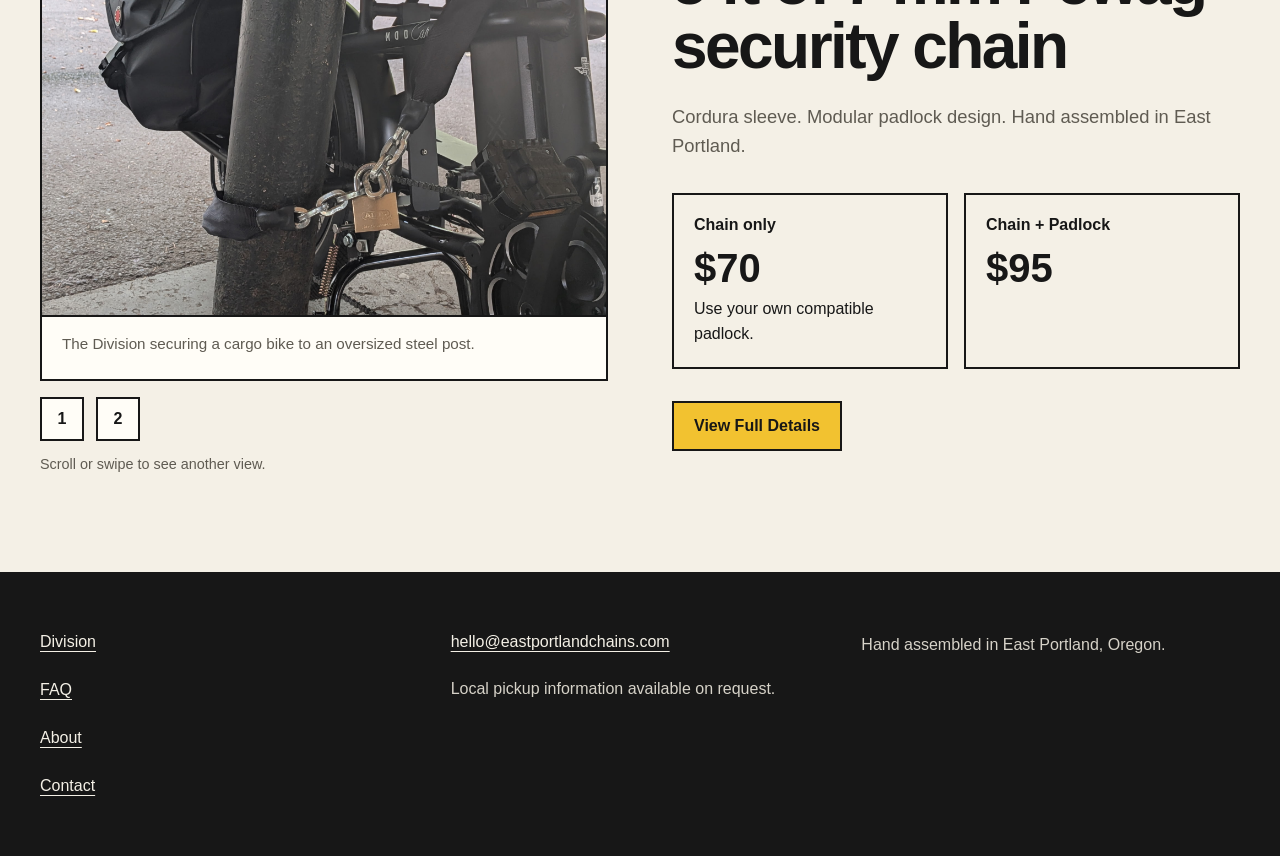
==== commit c2d1e0af: "Add Division product image galleries to index page" ====
--- a/index.html
+++ b/index.html
@@ -11,7 +11,7 @@
     content="Flexible, modular bike security hand assembled in East Portland from quality components."
   >
 
-  <link rel="stylesheet" href="assets/css/styles.css">
+  <link rel="stylesheet" href="assets/css/styles.css?v=images4">
 </head>
 
 <body>
@@ -54,8 +54,13 @@
         </a>
       </div>
 
-      <div class="hero-image" aria-hidden="true">
-        Product photo coming soon
+      <div class="hero-image hero-product-image">
+        <img
+          src="assets/images/division-product-main.jpg"
+          alt="The Division five-foot bike security chain with a black sleeve and brass ABUS padlock."
+          width="1536"
+          height="864"
+        >
       </div>
     </section>
 
@@ -90,8 +95,74 @@
       aria-labelledby="division-preview-heading"
     >
       <div class="division-preview-inner">
-        <div class="division-preview-image" aria-hidden="true">
-          Division product photo coming soon
+        <div
+          class="product-gallery division-preview-gallery"
+          aria-label="Photos of The Division"
+        >
+          <div
+            class="product-gallery-track"
+            tabindex="0"
+            aria-label="Scrollable Division photo gallery"
+          >
+            <figure
+              class="product-gallery-slide"
+              id="preview-photo-1"
+            >
+              <img
+                class="gallery-image-action"
+                src="assets/images/division-cargo-bike-detail.jpg"
+                alt="The Division chain and padlock securing a cargo bike to a large steel post."
+                width="1536"
+                height="1152"
+                loading="lazy"
+              >
+
+              <figcaption>
+                The Division securing a cargo bike to an oversized steel post.
+              </figcaption>
+            </figure>
+
+            <figure
+              class="product-gallery-slide"
+              id="preview-photo-2"
+            >
+              <img
+                class="gallery-image-product"
+                src="assets/images/division-product-main.jpg"
+                alt="The Division five-foot bike security chain with a black sleeve and brass ABUS padlock."
+                width="1536"
+                height="864"
+                loading="lazy"
+              >
+
+              <figcaption>
+                The Division with a compatible ABUS padlock.
+              </figcaption>
+            </figure>
+          </div>
+
+          <nav
+            class="product-gallery-navigation"
+            aria-label="Homepage product photo navigation"
+          >
+            <a
+              href="#preview-photo-1"
+              aria-label="View The Division securing a cargo bike"
+            >
+              1
+            </a>
+
+            <a
+              href="#preview-photo-2"
+              aria-label="View the standalone Division product photo"
+            >
+              2
+            </a>
+          </nav>
+
+          <p class="product-gallery-instruction">
+            Scroll or swipe to see another view.
+          </p>
         </div>
 
         <div class="division-preview-copy">
@@ -112,12 +183,17 @@
           >
             <div class="price-option">
               <h3>Chain only</h3>
+
               <p class="price">$70</p>
-              <p>Use your own compatible padlock.</p>
+
+              <p>
+                Use your own compatible padlock.
+              </p>
             </div>
 
             <div class="price-option">
               <h3>Chain + Padlock</h3>
+
               <p class="price">$95</p>
             </div>
           </div>
@@ -144,7 +220,9 @@
           hello@eastportlandchains.com
         </a>
 
-        <p>Local pickup information available on request.</p>
+        <p>
+          Local pickup information available on request.
+        </p>
       </div>
 
       <p class="site-footer-local">
@@ -153,6 +231,6 @@
     </div>
   </footer>
 
-  <script src="assets/js/main.js"></script>
+  <script src="assets/js/main.js?v=contact1"></script>
 </body>
 </html>
--- a/assets/css/styles.css
+++ b/assets/css/styles.css
@@ -394,6 +394,326 @@
   line-height: 1;
 }
 
+/* About page */
+
+.page-hero {
+  border-top: 2px solid var(--black);
+  background: var(--off-white);
+}
+
+.page-hero .section-inner {
+  width: min(100% - 2rem, var(--content-width));
+  padding-top: 5rem;
+  padding-bottom: 5rem;
+}
+
+.page-hero h1 {
+  max-width: 850px;
+  margin: 0 0 1.5rem;
+  font-size: clamp(3rem, 7vw, 5.75rem);
+  line-height: 0.95;
+  letter-spacing: -0.05em;
+}
+
+.page-hero p:not(.eyebrow) {
+  max-width: 720px;
+  margin: 0;
+  color: var(--gray);
+  font-size: 1.2rem;
+}
+
+.content-section {
+  background: var(--off-white);
+  color: var(--black);
+  border-top: 1px solid var(--gray-light);
+}
+
+.content-section:nth-of-type(even) {
+  background: var(--surface-muted);
+}
+
+.content-section .section-inner {
+  width: min(100% - 2rem, var(--content-width));
+  padding-top: 5rem;
+  padding-bottom: 5rem;
+}
+
+.content-section h2 {
+  max-width: 820px;
+  margin: 0 0 2rem;
+  font-size: clamp(2.25rem, 5vw, 4.25rem);
+  line-height: 1;
+  letter-spacing: -0.04em;
+}
+
+.content-section p:not(.section-label) {
+  max-width: var(--reading-width);
+  margin: 0 0 1.25rem;
+  color: var(--gray);
+  font-size: 1.1rem;
+}
+
+.content-section p:not(.section-label):last-child {
+  margin-bottom: 0;
+}
+
+.about-cta {
+  background: var(--black) !important;
+  color: var(--off-white);
+  border-top: 0;
+}
+
+.about-cta .section-label {
+  color: var(--yellow);
+}
+
+.about-cta h2 {
+  color: var(--off-white);
+}
+
+.about-cta p:not(.section-label) {
+  color: var(--gray-light);
+}
+
+.about-cta .button {
+  margin-top: 1rem;
+}
+
+/* FAQ page */
+
+.faq-section {
+  background: var(--off-white);
+  color: var(--black);
+  border-top: 1px solid var(--gray-light);
+}
+
+.faq-section-muted {
+  background: var(--surface-muted);
+}
+
+.faq-section-dark {
+  background: var(--black);
+  color: var(--off-white);
+  border-top-color: var(--dark-border);
+}
+
+.faq-section-inner {
+  width: min(100% - 2rem, var(--content-width));
+  margin: 0 auto;
+  padding: 5rem 0;
+}
+
+.faq-section h2 {
+  max-width: 820px;
+  margin: 0 0 2.5rem;
+  font-size: clamp(2.25rem, 5vw, 4.25rem);
+  line-height: 1;
+  letter-spacing: -0.04em;
+}
+
+.faq-section-dark .section-label {
+  color: var(--yellow);
+}
+
+.faq-list {
+  display: grid;
+  gap: 1rem;
+}
+
+.faq-list details {
+  background: var(--white);
+  color: var(--black);
+  border: 2px solid var(--black);
+}
+
+.faq-section-muted .faq-list details {
+  background: var(--off-white);
+}
+
+.faq-section-dark .faq-list details {
+  background: var(--black);
+  color: var(--off-white);
+  border-color: var(--dark-border);
+}
+
+.faq-list summary {
+  position: relative;
+  display: flex;
+  min-height: 64px;
+  align-items: center;
+  justify-content: space-between;
+  gap: 1.5rem;
+  padding: 1rem 4rem 1rem 1.25rem;
+  font-size: 1.1rem;
+  font-weight: 700;
+  line-height: 1.4;
+  cursor: pointer;
+  list-style: none;
+}
+
+.faq-list summary::-webkit-details-marker {
+  display: none;
+}
+
+.faq-list summary::after {
+  content: "+";
+  position: absolute;
+  top: 50%;
+  right: 1.25rem;
+  display: grid;
+  width: 2rem;
+  height: 2rem;
+  place-items: center;
+  border: 2px solid currentColor;
+  font-size: 1.4rem;
+  font-weight: 700;
+  line-height: 1;
+  transform: translateY(-50%);
+}
+
+.faq-list details[open] summary::after {
+  content: "−";
+}
+
+.faq-list summary:hover {
+  background: var(--yellow);
+  color: var(--black);
+}
+
+.faq-list summary:focus-visible {
+  outline: 3px solid var(--yellow);
+  outline-offset: 3px;
+  box-shadow: 0 0 0 6px var(--black);
+}
+
+.faq-section-dark .faq-list summary:focus-visible {
+  outline-color: var(--yellow);
+  box-shadow: 0 0 0 6px var(--off-white);
+}
+
+.faq-list details[open] summary {
+  background: var(--yellow);
+  color: var(--black);
+  border-bottom: 2px solid var(--black);
+}
+
+.faq-section-dark .faq-list details[open] summary {
+  border-bottom-color: var(--dark-border);
+}
+
+.faq-answer {
+  padding: 1.25rem;
+}
+
+.faq-answer p {
+  max-width: var(--reading-width);
+  margin: 0 0 1rem;
+  color: var(--gray);
+  font-size: 1.05rem;
+}
+
+.faq-answer p:last-child {
+  margin-bottom: 0;
+}
+
+.faq-section-dark .faq-answer p {
+  color: var(--gray-light);
+}
+
+.faq-answer a {
+  font-weight: 700;
+  text-decoration: underline;
+  text-decoration-thickness: 0.12em;
+  text-underline-offset: 0.22em;
+}
+
+.faq-answer a:hover {
+  text-decoration-thickness: 0.18em;
+}
+
+/* Contact page */
+
+.contact-section {
+  background: var(--off-white);
+  color: var(--black);
+  border-top: 1px solid var(--gray-light);
+}
+
+.contact-section-inner {
+  display: grid;
+  grid-template-columns: minmax(0, 1.35fr) minmax(280px, 0.65fr);
+  width: min(100% - 2rem, var(--max-width));
+  gap: 4rem;
+  margin: 0 auto;
+  padding: 5rem 0 6rem;
+}
+
+.contact-form-column h2,
+.contact-details h2 {
+  margin: 0 0 2rem;
+  font-size: clamp(2.25rem, 5vw, 4.25rem);
+  line-height: 1;
+  letter-spacing: -0.04em;
+}
+
+.contact-form {
+  margin-top: 2rem;
+}
+
+.contact-details {
+  align-self: start;
+  padding: 2rem;
+  background: var(--surface-muted);
+  border: 2px solid var(--black);
+}
+
+.contact-details p:not(.section-label) {
+  margin: 0 0 1.25rem;
+  color: var(--gray);
+  font-size: 1.05rem;
+}
+
+.contact-email-link {
+  display: inline-block;
+  margin: 0 0 1.5rem;
+  font-size: clamp(1.05rem, 2vw, 1.3rem);
+  font-weight: 700;
+  overflow-wrap: anywhere;
+  text-decoration: underline;
+  text-decoration-thickness: 0.12em;
+  text-underline-offset: 0.25em;
+}
+
+.contact-email-link:hover {
+  text-decoration-thickness: 0.18em;
+}
+
+.contact-topic-list {
+  margin-top: 2rem;
+  padding-top: 1.5rem;
+  border-top: 2px solid var(--black);
+}
+
+.contact-topic-list h3 {
+  margin: 0 0 1rem;
+  font-size: 1rem;
+  line-height: 1.4;
+}
+
+.contact-topic-list ul {
+  margin: 0;
+  padding-left: 1.25rem;
+}
+
+.contact-topic-list li {
+  margin-bottom: 0.75rem;
+  color: var(--gray);
+}
+
+.contact-topic-list li:last-child {
+  margin-bottom: 0;
+}
+
 /* Footer */
 
 .site-footer {
@@ -448,14 +768,104 @@
   padding: 5rem 0 6rem;
 }
 
-.product-hero-image {
-  display: grid;
-  min-height: 520px;
+/* Product photo gallery */
+
+.product-gallery {
+  min-width: 0;
+}
+
+.product-gallery-track {
+  display: flex;
+  width: 100%;
+  align-items: flex-start;
+  overflow-x: auto;
+  overflow-y: hidden;
+  background: var(--black);
+  border: 2px solid var(--black);
+  scroll-behavior: smooth;
+  scroll-snap-type: x mandatory;
+  scrollbar-width: thin;
+  scrollbar-color: var(--yellow) var(--black);
+  overscroll-behavior-inline: contain;
+}
+
+.product-gallery-track::-webkit-scrollbar {
+  height: 12px;
+}
+
+.product-gallery-track::-webkit-scrollbar-track {
+  background: var(--black);
+}
+
+.product-gallery-track::-webkit-scrollbar-thumb {
+  background: var(--yellow);
+  border: 2px solid var(--black);
+}
+
+.product-gallery-slide {
+  display: grid;
+  flex: 0 0 100%;
+  grid-template-rows: max-content max-content;
+  align-self: flex-start;
+  min-width: 100%;
+  margin: 0;
+  background: var(--white);
+  scroll-snap-align: start;
+  scroll-snap-stop: always;
+}
+
+.product-gallery-slide img {
+  display: block;
+  width: 100%;
+  height: auto;
+  aspect-ratio: 4 / 3;
+  object-fit: cover;
+}
+
+#division-photo-1 img {
+  object-position: center;
+}
+
+#division-photo-2 img {
+  object-position: 55% center;
+}
+
+.product-gallery-slide figcaption {
+  min-height: 64px;
+  padding: 1rem 1.25rem;
+  background: var(--white);
+  color: var(--gray);
+  border-top: 2px solid var(--black);
+  font-size: 0.95rem;
+  line-height: 1.5;
+}
+
+.product-gallery-navigation {
+  display: flex;
+  gap: 0.75rem;
+  margin-top: 1rem;
+}
+
+.product-gallery-navigation a {
+  display: inline-grid;
+  width: 44px;
+  min-height: 44px;
   place-items: center;
-  padding: 2rem;
-  border: 2px dashed var(--black);
-  font-weight: 700;
-  text-align: center;
+  background: var(--white);
+  color: var(--black);
+  border: 2px solid var(--black);
+  font-weight: 700;
+  text-decoration: none;
+}
+
+.product-gallery-navigation a:hover {
+  background: var(--yellow);
+}
+
+.product-gallery-instruction {
+  margin: 0.75rem 0 0;
+  color: var(--gray);
+  font-size: 0.9rem;
 }
 
 .product-hero-copy h1 {
@@ -895,6 +1305,12 @@
     padding: 4rem 0;
   }
 
+  .page-hero .section-inner,
+  .content-section .section-inner {
+    padding-top: 4rem;
+    padding-bottom: 4rem;
+  }
+
   .division-preview-inner {
     grid-template-columns: 1fr;
     gap: 2.5rem;
@@ -919,8 +1335,13 @@
     padding: 3rem 0 4rem;
   }
 
-  .product-hero-image {
-    min-height: 320px;
+  .product-gallery-slide img {
+    aspect-ratio: 4 / 3;
+  }
+
+  .product-gallery-slide figcaption {
+    min-height: auto;
+    padding: 0.9rem 1rem;
   }
 
   .product-pricing {
@@ -957,6 +1378,33 @@
 
   .form-submit {
     width: 100%;
+  }
+
+  .faq-section-inner {
+    padding: 4rem 0;
+  }
+
+  .faq-list summary {
+    min-height: 60px;
+    padding: 1rem 3.75rem 1rem 1rem;
+  }
+
+  .faq-list summary::after {
+    right: 1rem;
+  }
+
+  .faq-answer {
+    padding: 1rem;
+  }
+
+  .contact-section-inner {
+    grid-template-columns: 1fr;
+    gap: 3rem;
+    padding: 4rem 0;
+  }
+
+  .contact-details {
+    padding: 1.5rem;
   }
 }
 
@@ -966,6 +1414,7 @@
   }
 
   .hero h1,
+  .page-hero h1,
   .product-hero-copy h1,
   .order-page h1,
   .confirmation-page h1 {
@@ -980,6 +1429,14 @@
   .why-we-exist h2,
   .division-preview-copy h2 {
     font-size: clamp(2rem, 12vw, 3.25rem);
+  }
+
+  .faq-section h2 {
+    font-size: clamp(2rem, 12vw, 3.25rem);
+  }
+
+  .faq-list summary {
+    font-size: 1rem;
   }
 }
 
@@ -1012,11 +1469,54 @@
   .price-option,
   .stock-status,
   .order-form fieldset,
-  .waitlist-unavailable {
+  .waitlist-unavailable,
+  .product-gallery-track,
+  .product-gallery-navigation a {
     forced-color-adjust: auto;
   }
 
   .form-option:has(input:checked) {
     outline: 3px solid Highlight;
   }
+}
+/* Homepage product photography */
+
+.hero-product-image {
+  display: block;
+  min-height: 0;
+  aspect-ratio: 4 / 3;
+  overflow: hidden;
+  padding: 0;
+  background: var(--black);
+  border: 2px solid var(--black);
+}
+
+.hero-product-image img {
+  display: block;
+  width: 100%;
+  height: 100%;
+  object-fit: cover;
+  object-position: center;
+}
+
+.division-preview-gallery {
+  min-width: 0;
+}
+
+.division-preview-gallery .gallery-image-action {
+  object-position: 55% center;
+}
+
+.division-preview-gallery .gallery-image-product {
+  object-position: center;
+}
+
+@media (max-width: 750px) {
+  .hero-product-image {
+    aspect-ratio: 4 / 3;
+  }
+
+  .hero-product-image img {
+    object-position: center;
+  }
 }
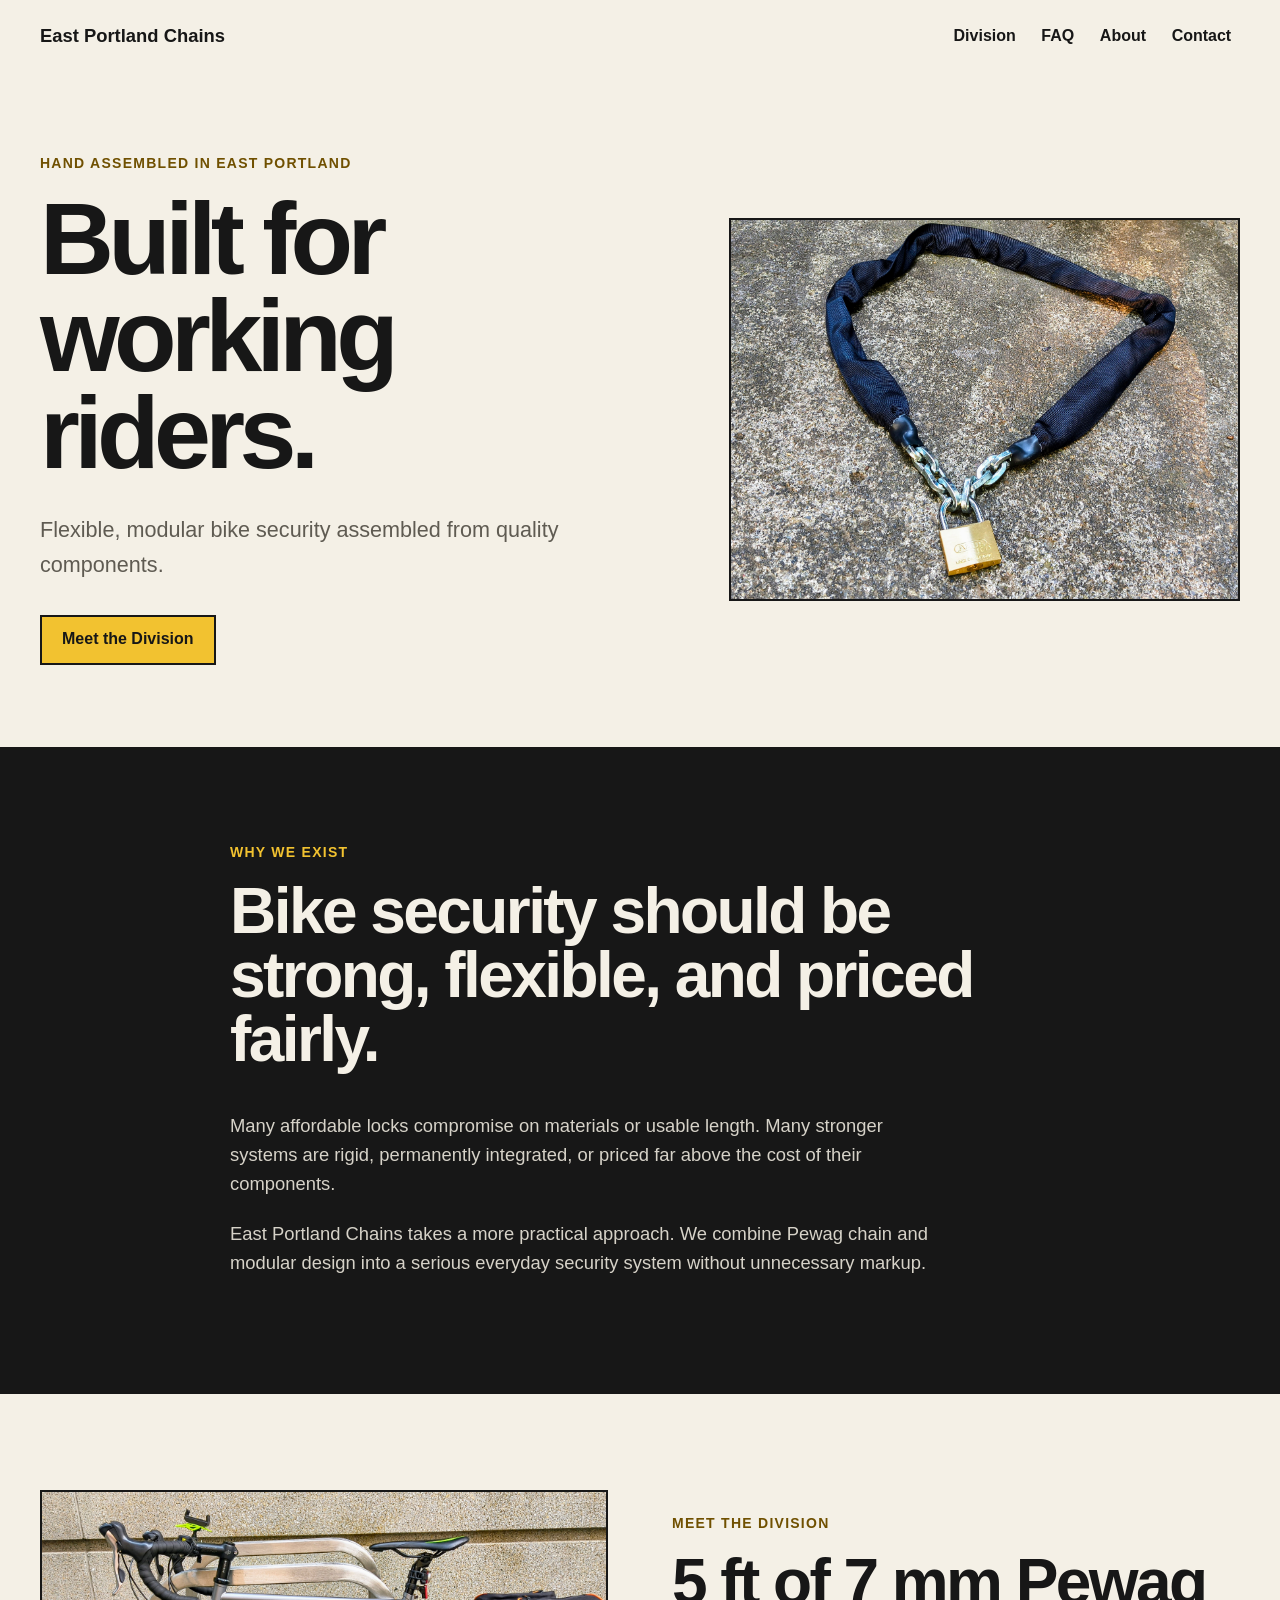
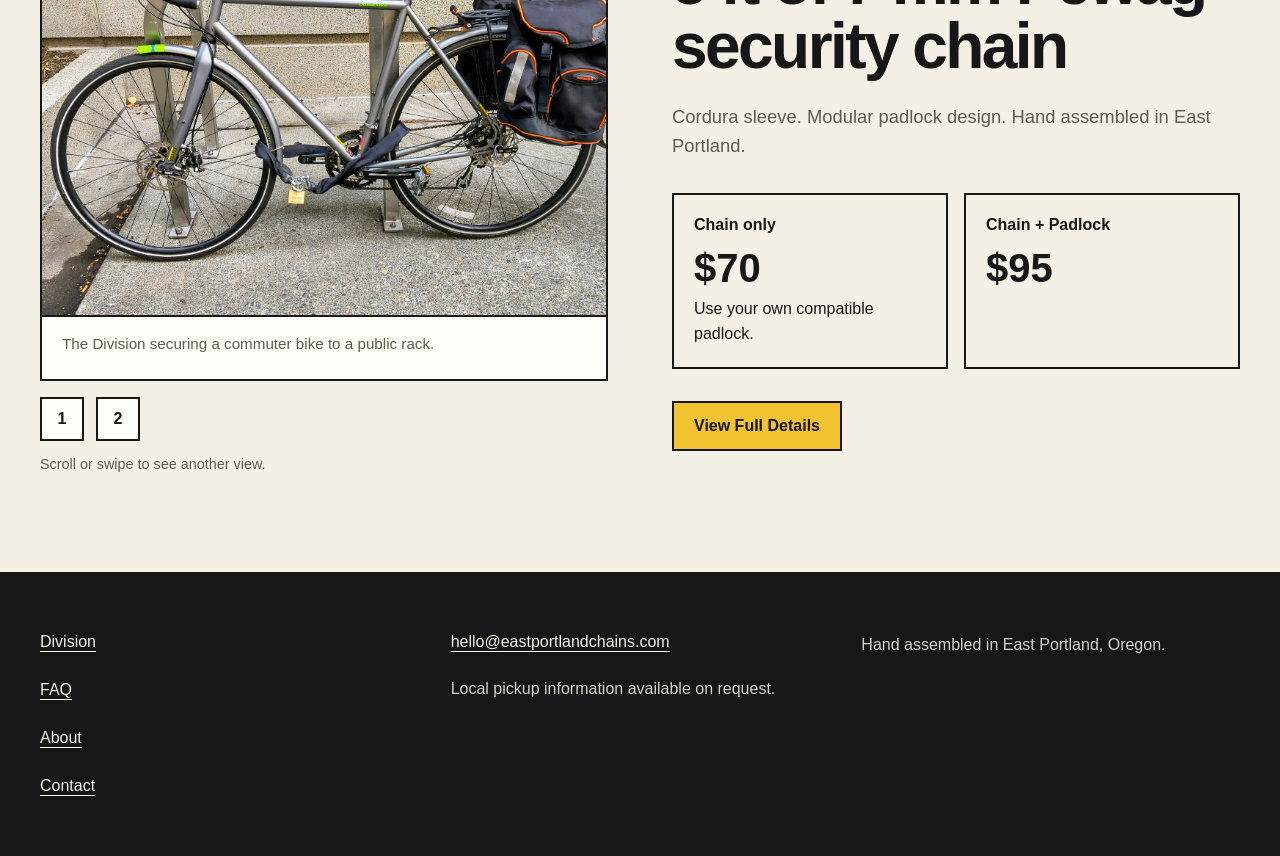
==== commit d1610c51: "Add commuter and waterfront product photography" ====
--- a/index.html
+++ b/index.html
@@ -109,16 +109,15 @@
               id="preview-photo-1"
             >
               <img
-                class="gallery-image-action"
-                src="assets/images/division-cargo-bike-detail.jpg"
-                alt="The Division chain and padlock securing a cargo bike to a large steel post."
-                width="1536"
+                src="assets/images/division-commuter-bike-wide.jpg"
+                alt="The Division securing a commuter bike to a public bicycle rack through the front wheel and frame."
+                width="2048"
                 height="1152"
                 loading="lazy"
               >
 
               <figcaption>
-                The Division securing a cargo bike to an oversized steel post.
+                The Division securing a commuter bike to a public rack.
               </figcaption>
             </figure>
 
@@ -147,7 +146,7 @@
           >
             <a
               href="#preview-photo-1"
-              aria-label="View The Division securing a cargo bike"
+              aria-label="View The Division securing a commuter bike to a public rack"
             >
               1
             </a>
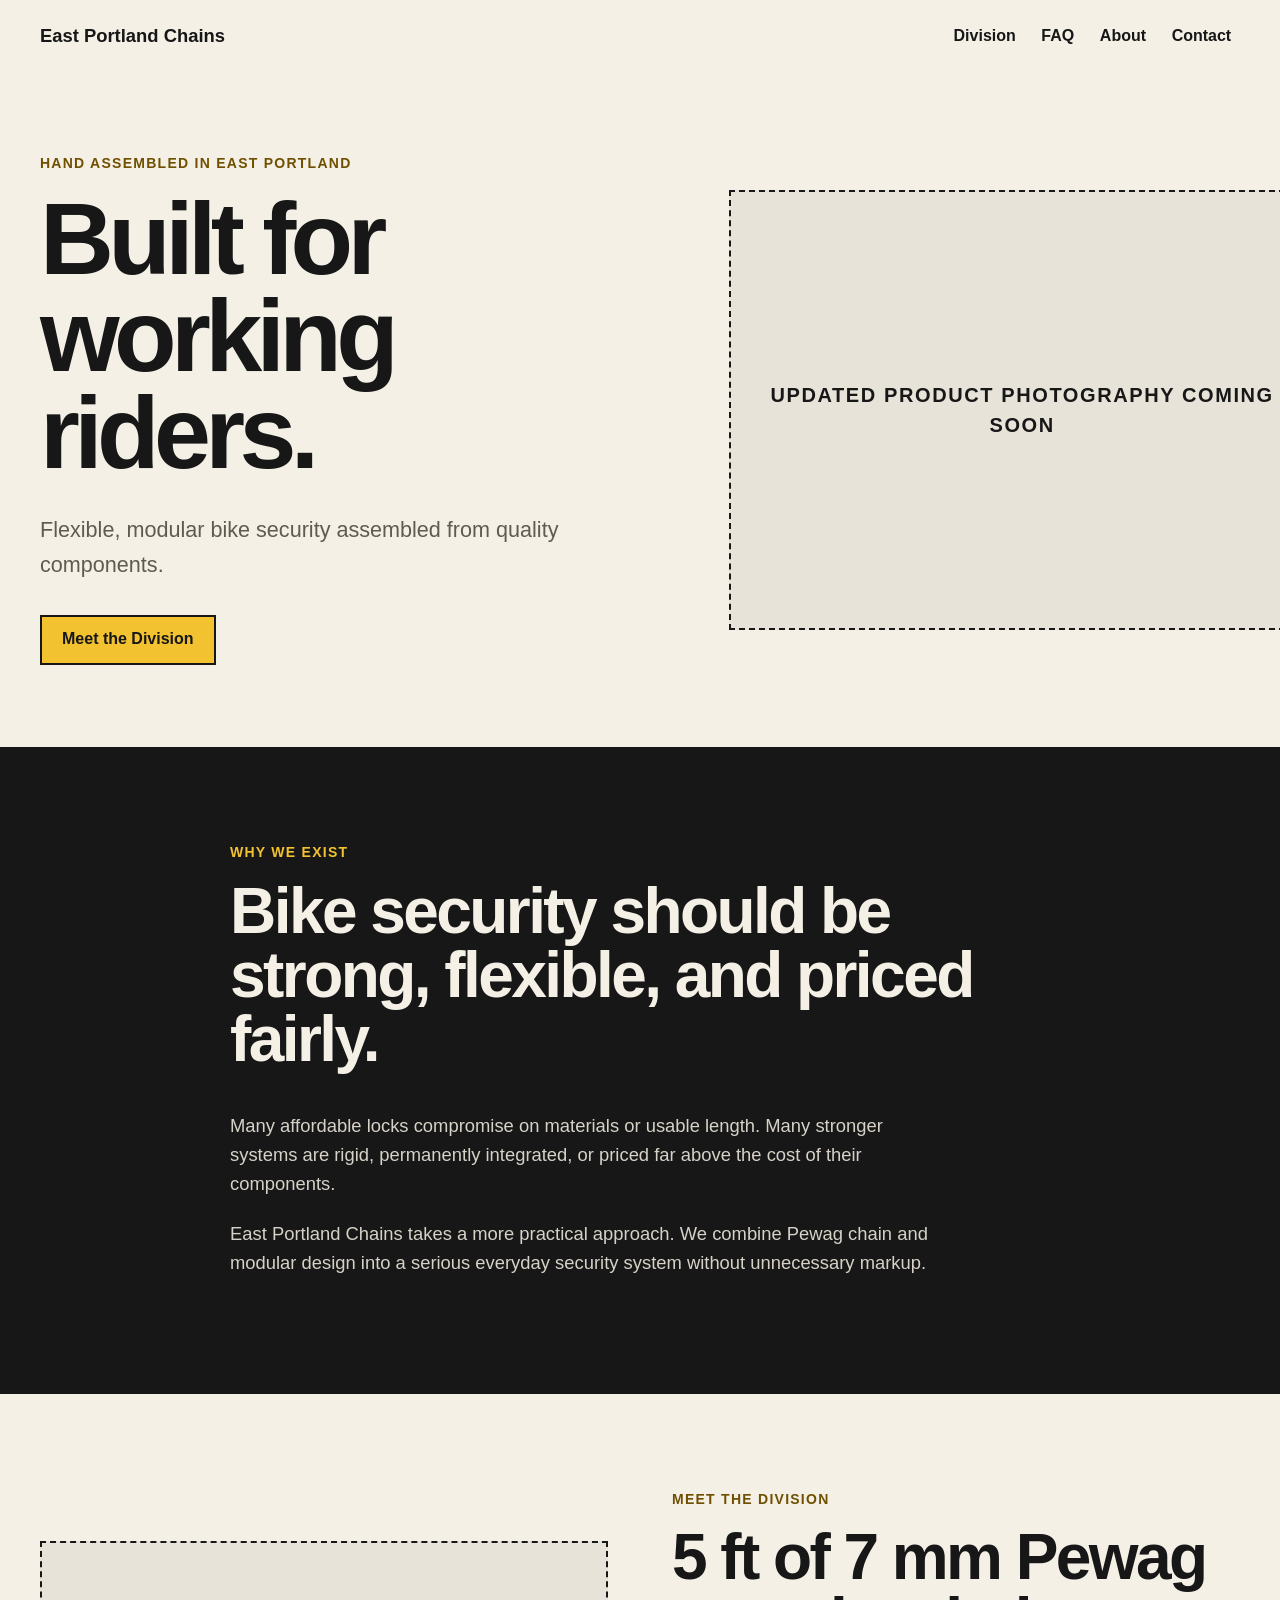
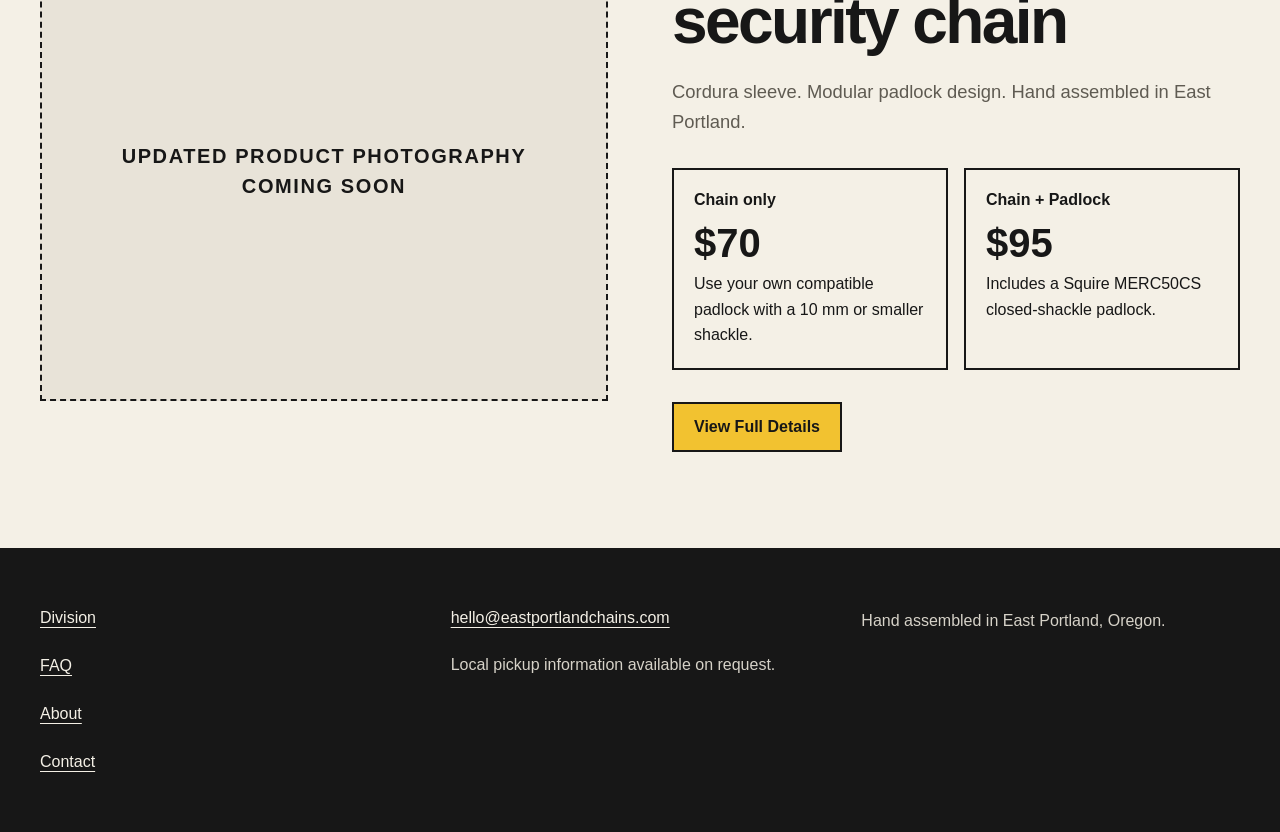
==== commit 13b58a80: "Updated Division padlock choice to Squire MERC50CS and scrubbed images" ====
--- a/index.html
+++ b/index.html
@@ -11,7 +11,7 @@
     content="Flexible, modular bike security hand assembled in East Portland from quality components."
   >
 
-  <link rel="stylesheet" href="assets/css/styles.css?v=images4">
+  <link rel="stylesheet" href="assets/css/styles.css?v=lock1">
 </head>
 
 <body>
@@ -54,13 +54,11 @@
         </a>
       </div>
 
-      <div class="hero-image hero-product-image">
-        <img
-          src="assets/images/division-product-main.jpg"
-          alt="The Division five-foot bike security chain with a black sleeve and brass ABUS padlock."
-          width="1536"
-          height="864"
-        >
+      <div
+        class="hero-image hero-product-image product-image-placeholder"
+        aria-label="Updated product photography coming soon"
+      >
+        Updated product photography coming soon
       </div>
     </section>
 
@@ -96,72 +94,10 @@
     >
       <div class="division-preview-inner">
         <div
-          class="product-gallery division-preview-gallery"
-          aria-label="Photos of The Division"
+          class="division-preview-image product-image-placeholder"
+          aria-label="Updated Division product photography coming soon"
         >
-          <div
-            class="product-gallery-track"
-            tabindex="0"
-            aria-label="Scrollable Division photo gallery"
-          >
-            <figure
-              class="product-gallery-slide"
-              id="preview-photo-1"
-            >
-              <img
-                src="assets/images/division-commuter-bike-wide.jpg"
-                alt="The Division securing a commuter bike to a public bicycle rack through the front wheel and frame."
-                width="2048"
-                height="1152"
-                loading="lazy"
-              >
-
-              <figcaption>
-                The Division securing a commuter bike to a public rack.
-              </figcaption>
-            </figure>
-
-            <figure
-              class="product-gallery-slide"
-              id="preview-photo-2"
-            >
-              <img
-                class="gallery-image-product"
-                src="assets/images/division-product-main.jpg"
-                alt="The Division five-foot bike security chain with a black sleeve and brass ABUS padlock."
-                width="1536"
-                height="864"
-                loading="lazy"
-              >
-
-              <figcaption>
-                The Division with a compatible ABUS padlock.
-              </figcaption>
-            </figure>
-          </div>
-
-          <nav
-            class="product-gallery-navigation"
-            aria-label="Homepage product photo navigation"
-          >
-            <a
-              href="#preview-photo-1"
-              aria-label="View The Division securing a commuter bike to a public rack"
-            >
-              1
-            </a>
-
-            <a
-              href="#preview-photo-2"
-              aria-label="View the standalone Division product photo"
-            >
-              2
-            </a>
-          </nav>
-
-          <p class="product-gallery-instruction">
-            Scroll or swipe to see another view.
-          </p>
+          Updated product photography coming soon
         </div>
 
         <div class="division-preview-copy">
@@ -186,7 +122,8 @@
               <p class="price">$70</p>
 
               <p>
-                Use your own compatible padlock.
+                Use your own compatible padlock with a 10 mm or smaller
+                shackle.
               </p>
             </div>
 
@@ -194,6 +131,10 @@
               <h3>Chain + Padlock</h3>
 
               <p class="price">$95</p>
+
+              <p>
+                Includes a Squire MERC50CS closed-shackle padlock.
+              </p>
             </div>
           </div>
 
--- a/assets/css/styles.css
+++ b/assets/css/styles.css
@@ -1519,4 +1519,50 @@
   .hero-product-image img {
     object-position: center;
   }
+}
+/* Temporary product photography placeholders */
+
+.product-image-placeholder {
+  display: grid;
+  min-height: 460px;
+  place-items: center;
+  padding: 2rem;
+  background: var(--surface-muted);
+  color: var(--black);
+  border: 2px dashed var(--black);
+  font-size: clamp(1rem, 2vw, 1.25rem);
+  font-weight: 700;
+  letter-spacing: 0.08em;
+  line-height: 1.5;
+  text-align: center;
+  text-transform: uppercase;
+}
+
+.hero-product-image.product-image-placeholder {
+  display: grid;
+  min-height: 440px;
+  aspect-ratio: 4 / 3;
+  overflow: visible;
+  padding: 2rem;
+  background: var(--surface-muted);
+  border: 2px dashed var(--black);
+}
+
+.product-hero .product-image-placeholder {
+  width: 100%;
+  min-height: 460px;
+}
+
+@media (max-width: 750px) {
+  .product-image-placeholder,
+  .hero-product-image.product-image-placeholder,
+  .product-hero .product-image-placeholder {
+    min-height: 300px;
+  }
+}
+
+@media (forced-colors: active) {
+  .product-image-placeholder {
+    forced-color-adjust: auto;
+  }
 }
